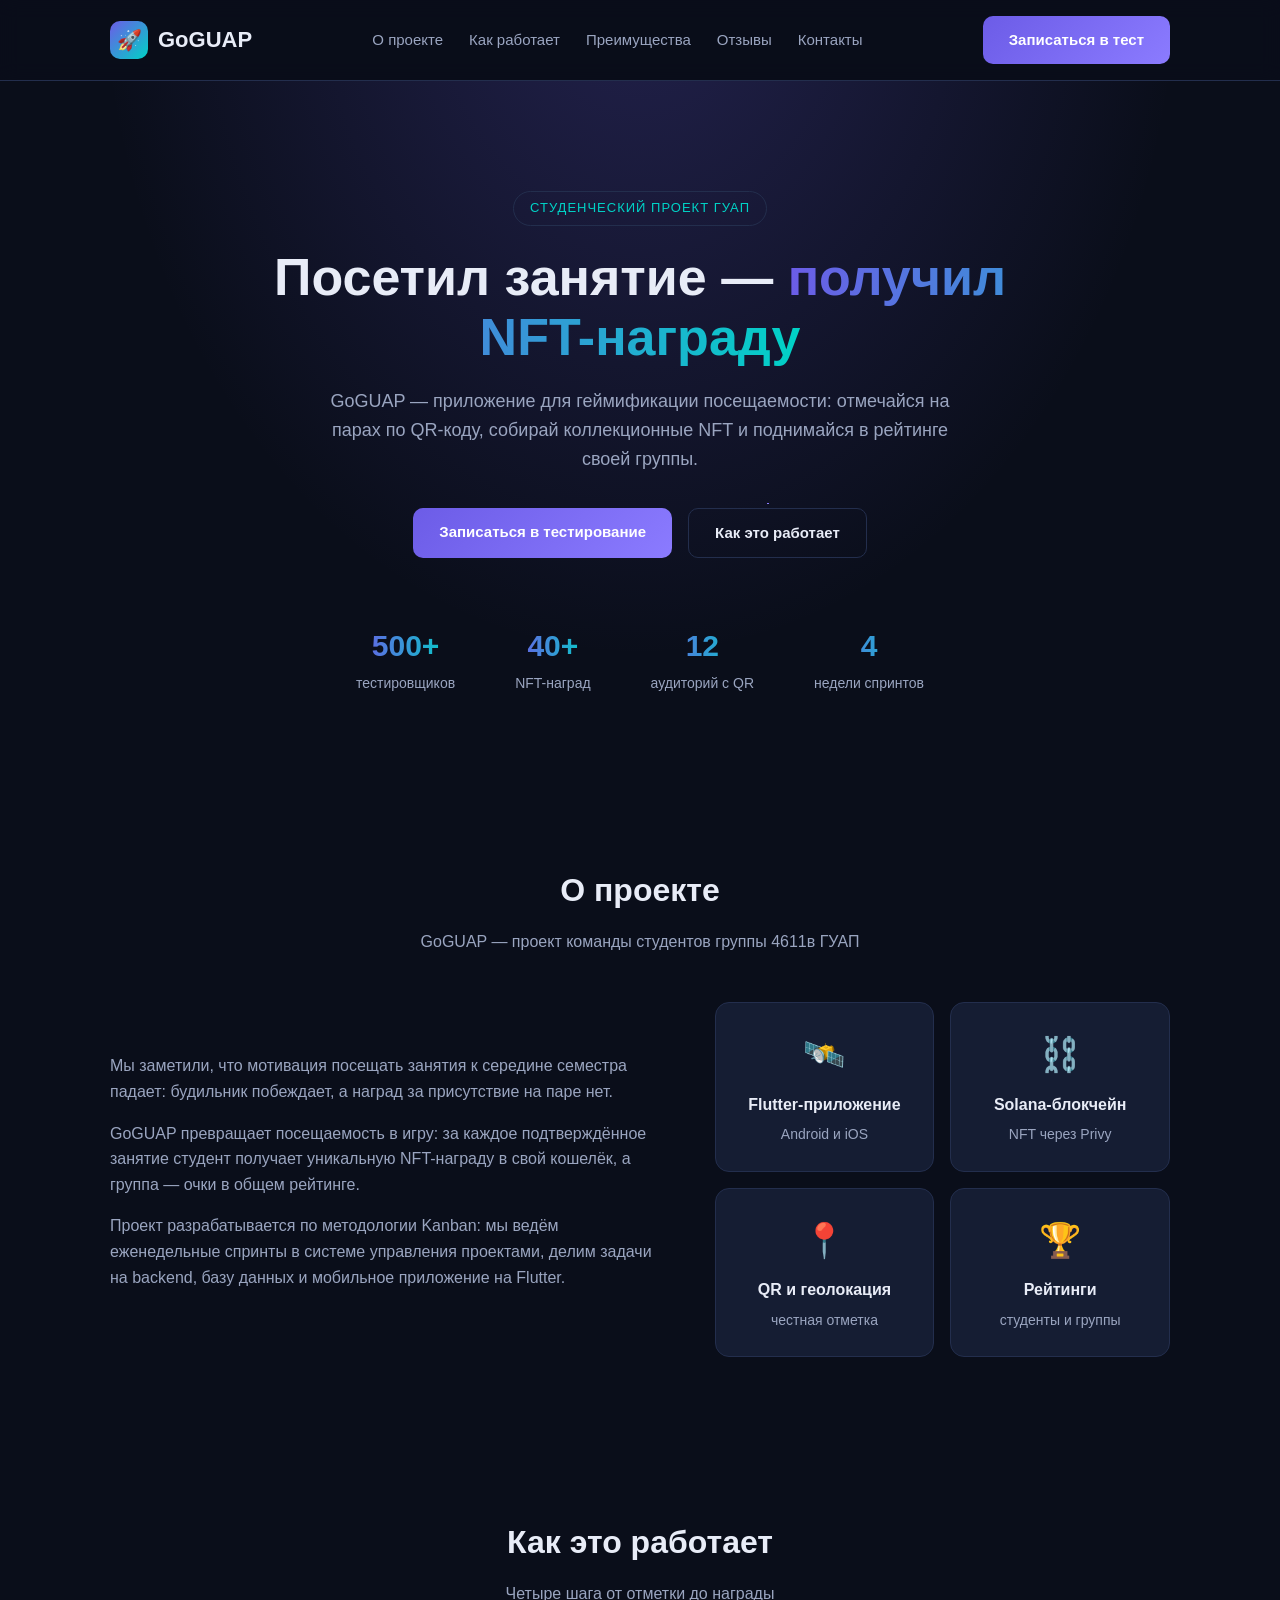
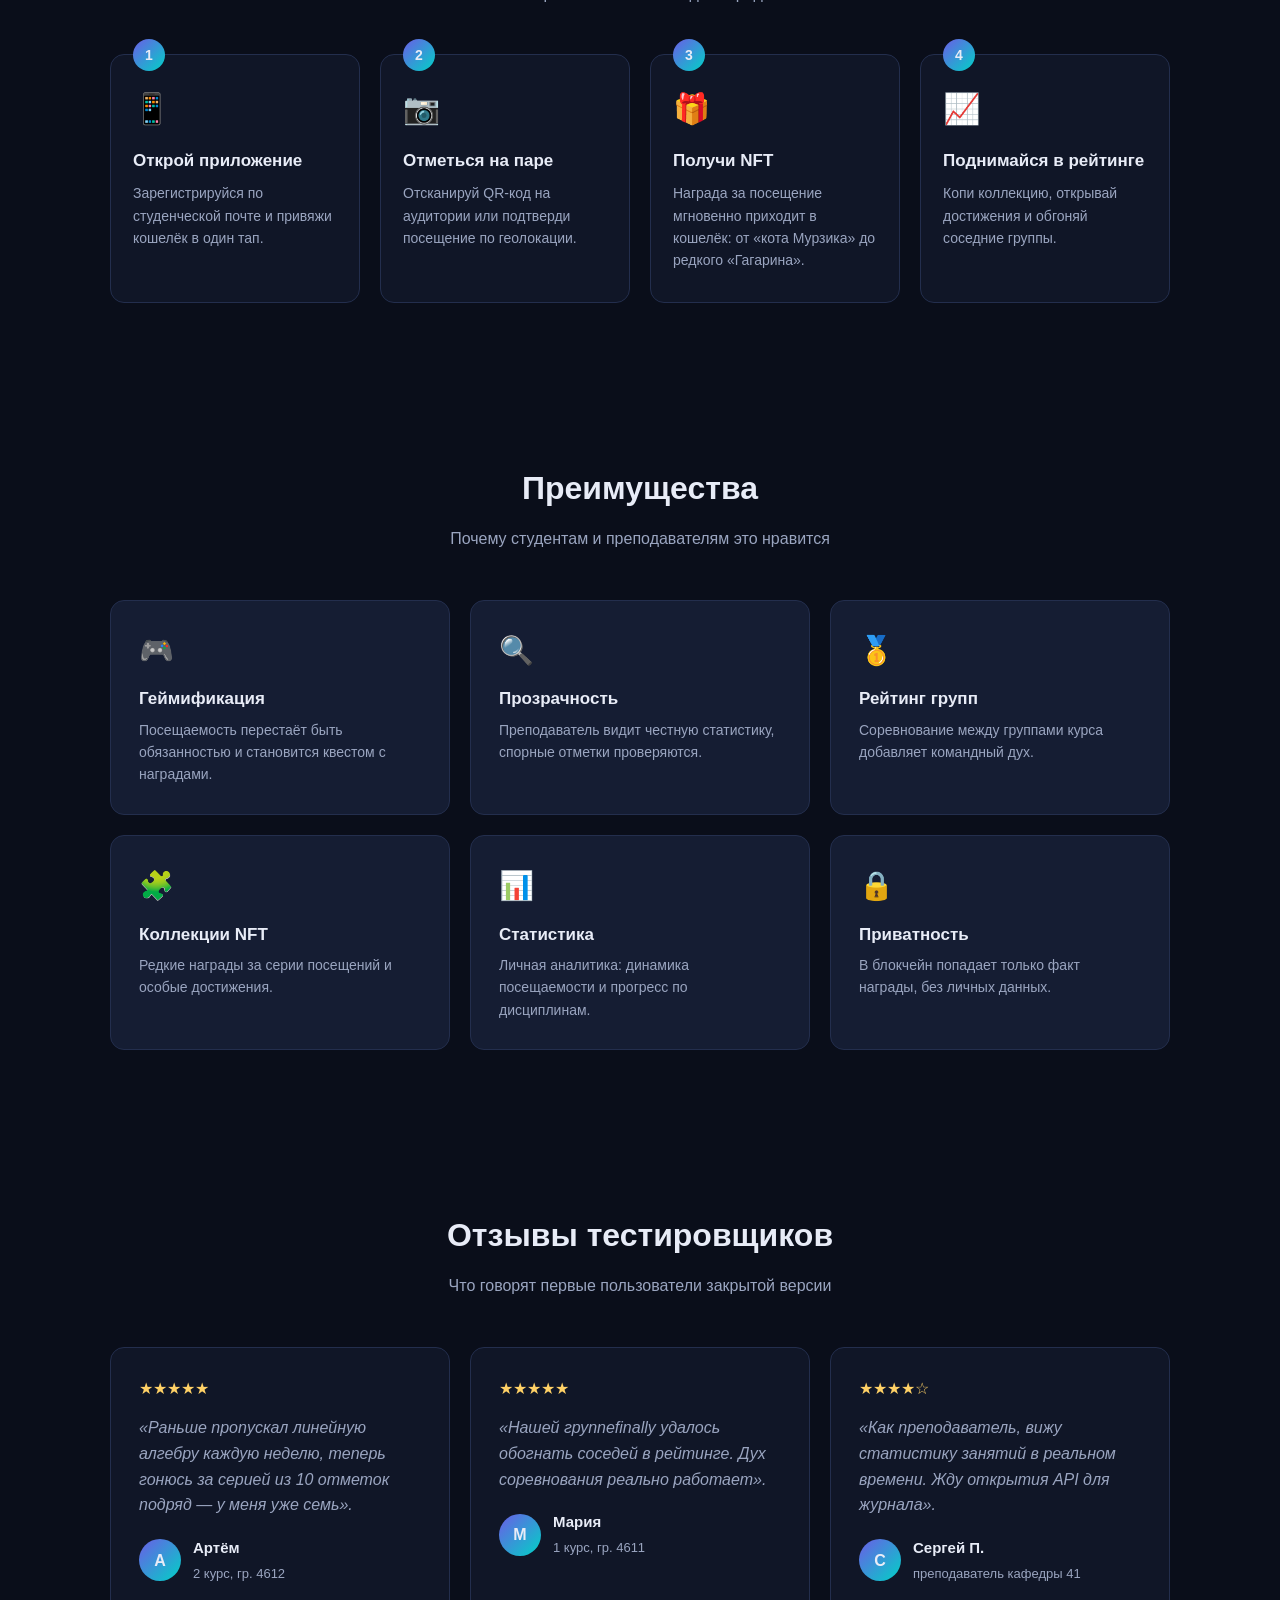
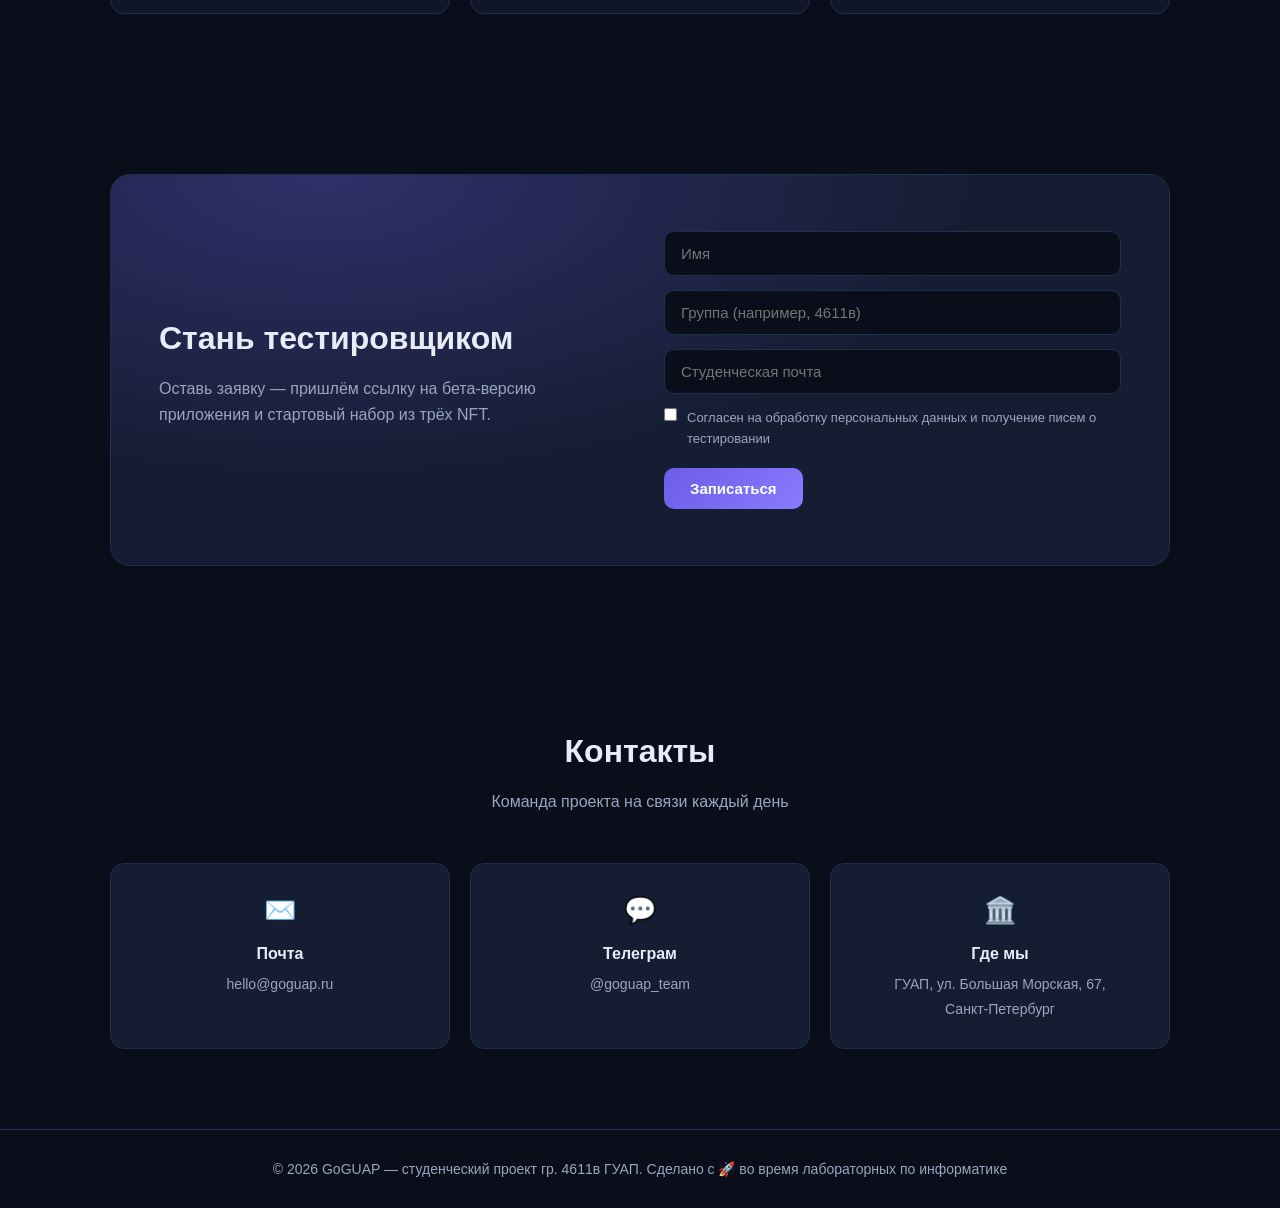
==== index.html @ c3e5673a "Добавил файлы" ====
<!DOCTYPE html>
<html lang="ru">
<head>
    <meta charset="UTF-8">
    <meta name="viewport" content="width=device-width, initial-scale=1.0">
    <title>GoGUAP — NFT-награды за посещаемость</title>
    <style>
        /* ===== Базовые настройки и переменные ===== */
        :root {
            --bg: #0a0e1a;
            --bg-soft: #101627;
            --panel: #151d33;
            --border: #232e4d;
            --text: #e8ecf7;
            --muted: #9aa5c0;
            --accent: #6c5ce7;
            --accent-2: #00d2c6;
            --radius: 14px;
        }

        * { margin: 0; padding: 0; box-sizing: border-box; }

        html { scroll-behavior: smooth; }

        body {
            font-family: 'Segoe UI', Arial, sans-serif;
            background: var(--bg);
            color: var(--text);
            line-height: 1.6;
        }

        section { padding: 80px 0; }

        .container {
            max-width: 1100px;
            margin: 0 auto;
            padding: 0 20px;
        }

        h2 {
            font-size: 32px;
            text-align: center;
            margin-bottom: 12px;
        }

        .section-sub {
            text-align: center;
            color: var(--muted);
            max-width: 600px;
            margin: 0 auto 48px;
        }

        /* ===== Шапка ===== */
        .header {
            position: sticky;
            top: 0;
            z-index: 100;
            background: rgba(10, 14, 26, 0.85);
            backdrop-filter: blur(10px);
            border-bottom: 1px solid var(--border);
        }

        .header-inner {
            display: flex;
            align-items: center;
            justify-content: space-between;
            padding: 16px 20px;
        }

        .logo {
            display: flex;
            align-items: center;
            gap: 10px;
            font-size: 22px;
            font-weight: 700;
            text-decoration: none;
            color: var(--text);
        }

        .logo-badge {
            width: 38px;
            height: 38px;
            border-radius: 10px;
            background: linear-gradient(135deg, var(--accent), var(--accent-2));
            display: flex;
            align-items: center;
            justify-content: center;
            font-size: 20px;
        }

        .nav-links {
            display: flex;
            gap: 26px;
            list-style: none;
        }

        .nav-links a {
            color: var(--muted);
            text-decoration: none;
            font-size: 15px;
            transition: color 0.3s;
        }

        .nav-links a:hover { color: var(--accent-2); }

        /* Кнопка мобильного меню (бургер) */
        .nav-toggle {
            display: none;
            flex-direction: column;
            gap: 5px;
            background: none;
            border: none;
            cursor: pointer;
            padding: 6px;
        }

        .nav-toggle span {
            width: 24px;
            height: 2px;
            background: var(--text);
            border-radius: 2px;
            transition: transform 0.3s, opacity 0.3s;
        }

        .nav-toggle.open span:nth-child(1) { transform: translateY(7px) rotate(45deg); }
        .nav-toggle.open span:nth-child(2) { opacity: 0; }
        .nav-toggle.open span:nth-child(3) { transform: translateY(-7px) rotate(-45deg); }

        .btn {
            display: inline-block;
            padding: 12px 26px;
            border-radius: 10px;
            font-size: 15px;
            font-weight: 600;
            text-decoration: none;
            border: none;
            cursor: pointer;
            transition: transform 0.3s, box-shadow 0.3s;
        }

        .btn-primary {
            background: linear-gradient(135deg, var(--accent), #8b7bff);
            color: #fff;
        }

        .btn-primary:hover {
            transform: translateY(-3px);
            box-shadow: 0 10px 25px rgba(108, 92, 231, 0.4);
        }

        .btn-ghost {
            border: 1px solid var(--border);
            color: var(--text);
        }

        .btn-ghost:hover {
            border-color: var(--accent-2);
            color: var(--accent-2);
        }

        /* ===== Главный экран ===== */
        .hero {
            padding: 110px 0 90px;
            text-align: center;
            background:
                radial-gradient(1px 1px at 20% 30%, #fff 50%, transparent 50%),
                radial-gradient(1px 1px at 80% 20%, #fff 50%, transparent 50%),
                radial-gradient(2px 2px at 60% 60%, #8b7bff 50%, transparent 50%),
                radial-gradient(1px 1px at 35% 75%, #00d2c6 50%, transparent 50%),
                radial-gradient(ellipse at 50% -20%, rgba(108, 92, 231, 0.25), transparent 60%);
        }

        .hero-tag {
            display: inline-block;
            padding: 6px 16px;
            border: 1px solid var(--border);
            border-radius: 999px;
            color: var(--accent-2);
            font-size: 13px;
            margin-bottom: 22px;
            letter-spacing: 1px;
        }

        .hero h1 {
            font-size: 52px;
            line-height: 1.15;
            max-width: 820px;
            margin: 0 auto 20px;
        }

        .hero h1 span {
            background: linear-gradient(90deg, var(--accent), var(--accent-2));
            -webkit-background-clip: text;
            background-clip: text;
            color: transparent;
        }

        .hero p {
            color: var(--muted);
            font-size: 18px;
            max-width: 640px;
            margin: 0 auto 34px;
        }

        .hero-actions {
            display: flex;
            gap: 16px;
            justify-content: center;
            flex-wrap: wrap;
        }

        .hero-stats {
            display: flex;
            justify-content: center;
            gap: 60px;
            margin-top: 64px;
            flex-wrap: wrap;
        }

        .hero-stats .stat { text-align: center; }

        .hero-stats .stat b {
            display: block;
            font-size: 30px;
            background: linear-gradient(90deg, var(--accent), var(--accent-2));
            -webkit-background-clip: text;
            background-clip: text;
            color: transparent;
        }

        .hero-stats .stat span {
            color: var(--muted);
            font-size: 14px;
        }

        /* ===== О проекте ===== */
        .about-grid {
            display: grid;
            grid-template-columns: 1.1fr 0.9fr;
            gap: 48px;
            align-items: center;
        }

        .about-text p {
            color: var(--muted);
            margin-bottom: 16px;
        }

        .about-cards {
            display: grid;
            grid-template-columns: 1fr 1fr;
            gap: 16px;
        }

        .about-card {
            background: var(--panel);
            border: 1px solid var(--border);
            border-radius: var(--radius);
            padding: 24px;
            text-align: center;
            transition: transform 0.3s, border-color 0.3s;
        }

        .about-card:hover {
            transform: translateY(-5px);
            border-color: var(--accent);
        }

        .about-card .emoji { font-size: 34px; }

        .about-card b { display: block; margin: 10px 0 4px; }

        .about-card span { color: var(--muted); font-size: 14px; }

        /* ===== Как это работает ===== */
        .steps {
            display: grid;
            grid-template-columns: repeat(4, 1fr);
            gap: 20px;
        }

        .step-card {
            background: var(--bg-soft);
            border: 1px solid var(--border);
            border-radius: var(--radius);
            padding: 30px 22px;
            position: relative;
            transition: transform 0.3s, box-shadow 0.3s;
        }

        .step-card:hover {
            transform: translateY(-6px);
            box-shadow: 0 14px 30px rgba(0, 0, 0, 0.35);
        }

        .step-num {
            position: absolute;
            top: -16px;
            left: 22px;
            width: 32px;
            height: 32px;
            border-radius: 50%;
            background: linear-gradient(135deg, var(--accent), var(--accent-2));
            display: flex;
            align-items: center;
            justify-content: center;
            font-weight: 700;
            font-size: 14px;
        }

        .step-card .emoji { font-size: 30px; margin-bottom: 14px; }

        .step-card b { display: block; margin-bottom: 8px; font-size: 17px; }

        .step-card p { color: var(--muted); font-size: 14px; }

        /* ===== Преимущества ===== */
        .features {
            display: grid;
            grid-template-columns: repeat(3, 1fr);
            gap: 20px;
        }

        .feature-card {
            background: var(--panel);
            border: 1px solid var(--border);
            border-radius: var(--radius);
            padding: 28px;
            transition: transform 0.3s, border-color 0.3s;
        }

        .feature-card:hover {
            transform: translateY(-5px);
            border-color: var(--accent-2);
        }

        .feature-card .emoji { font-size: 28px; }

        .feature-card b { display: block; margin: 12px 0 6px; font-size: 17px; }

        .feature-card p { color: var(--muted); font-size: 14px; }

        /* ===== Отзывы ===== */
        .reviews {
            display: grid;
            grid-template-columns: repeat(3, 1fr);
            gap: 20px;
        }

        .review-card {
            background: var(--bg-soft);
            border: 1px solid var(--border);
            border-radius: var(--radius);
            padding: 28px;
        }

        .review-card .stars { color: #ffd166; margin-bottom: 14px; }

        .review-card p { font-style: italic; color: var(--muted); margin-bottom: 18px; }

        .review-author {
            display: flex;
            align-items: center;
            gap: 12px;
        }

        .review-author .avatar {
            width: 42px;
            height: 42px;
            border-radius: 50%;
            background: linear-gradient(135deg, var(--accent), var(--accent-2));
            display: flex;
            align-items: center;
            justify-content: center;
            font-weight: 700;
        }

        .review-author b { display: block; font-size: 15px; }

        .review-author span { color: var(--muted); font-size: 13px; }

        /* ===== Запись в тестирование ===== */
        .cta-box {
            background:
                radial-gradient(ellipse at 20% 0%, rgba(108, 92, 231, 0.3), transparent 55%),
                var(--panel);
            border: 1px solid var(--border);
            border-radius: 20px;
            padding: 56px 48px;
            display: grid;
            grid-template-columns: 1fr 1fr;
            gap: 48px;
            align-items: center;
        }

        .cta-box h2 { text-align: left; }

        .cta-box > div > p { color: var(--muted); margin-top: 10px; }

        .form-field { margin-bottom: 14px; }

        .form-field input {
            width: 100%;
            padding: 13px 16px;
            border-radius: 10px;
            border: 1px solid var(--border);
            background: var(--bg);
            color: var(--text);
            font-size: 15px;
        }

        .form-field input:focus {
            outline: none;
            border-color: var(--accent);
        }

        .form-check {
            display: flex;
            gap: 10px;
            align-items: flex-start;
            color: var(--muted);
            font-size: 13px;
            margin: 14px 0 18px;
        }

        /* ===== Контакты и футер ===== */
        .contacts-grid {
            display: grid;
            grid-template-columns: repeat(3, 1fr);
            gap: 20px;
        }

        .contact-card {
            background: var(--panel);
            border: 1px solid var(--border);
            border-radius: var(--radius);
            padding: 26px;
            text-align: center;
        }

        .contact-card .emoji { font-size: 26px; }

        .contact-card b { display: block; margin: 10px 0 4px; }

        .contact-card span, .contact-card a {
            color: var(--muted);
            font-size: 14px;
            text-decoration: none;
        }

        .footer {
            border-top: 1px solid var(--border);
            padding: 28px 0;
            text-align: center;
            color: var(--muted);
            font-size: 14px;
        }

        .footer a { color: var(--accent-2); text-decoration: none; }

        /* ===== Анимация появления при прокрутке ===== */
        .reveal {
            opacity: 0;
            transform: translateY(28px);
            transition: opacity 0.6s ease, transform 0.6s ease;
        }

        .reveal.visible {
            opacity: 1;
            transform: translateY(0);
        }

        /* ===== Кнопка «наверх» ===== */
        .to-top {
            position: fixed;
            right: 24px;
            bottom: 24px;
            width: 46px;
            height: 46px;
            border-radius: 50%;
            border: none;
            cursor: pointer;
            background: linear-gradient(135deg, var(--accent), var(--accent-2));
            color: #fff;
            font-size: 20px;
            box-shadow: 0 8px 20px rgba(0, 0, 0, 0.4);
            opacity: 0;
            visibility: hidden;
            transition: opacity 0.3s, visibility 0.3s, transform 0.3s;
            z-index: 90;
        }

        .to-top.show {
            opacity: 1;
            visibility: visible;
        }

        .to-top:hover { transform: translateY(-4px); }

        /* ===== Адаптивность ===== */
        @media (max-width: 900px) {
            .steps, .features, .reviews, .contacts-grid { grid-template-columns: 1fr 1fr; }
            .about-grid { grid-template-columns: 1fr; }
            .cta-box { grid-template-columns: 1fr; padding: 40px 28px; }
            .hero h1 { font-size: 38px; }
        }

        @media (max-width: 640px) {
            .steps, .features, .reviews, .contacts-grid, .about-cards { grid-template-columns: 1fr; }
            .hero h1 { font-size: 30px; }
            .hero-stats { gap: 32px; }
            .header-inner { flex-wrap: nowrap; gap: 10px; }
            .header-cta { display: none; }
            .nav-toggle { display: flex; }
            .nav {
                position: absolute;
                top: 100%;
                left: 0;
                right: 0;
                background: rgba(10, 14, 26, 0.97);
                border-bottom: 1px solid var(--border);
                display: none;
            }
            .nav.open { display: block; }
            .nav-links {
                flex-direction: column;
                padding: 16px 20px 20px;
                gap: 4px;
            }
            .nav-links a {
                display: block;
                padding: 12px 10px;
                font-size: 15px;
                border-radius: 8px;
            }
            .nav-links a:hover { background: var(--panel); }
            section { padding: 56px 0; }
            .to-top { right: 16px; bottom: 16px; }
        }
    </style>
</head>
<body>

    <!-- Шапка -->
    <header class="header">
        <div class="header-inner container">
            <a href="#hero" class="logo">
                <span class="logo-badge">🚀</span>
                GoGUAP
            </a>
            <nav class="nav">
                <ul class="nav-links">
                    <li><a href="#about">О проекте</a></li>
                    <li><a href="#how">Как работает</a></li>
                    <li><a href="#features">Преимущества</a></li>
                    <li><a href="#reviews">Отзывы</a></li>
                    <li><a href="#contacts">Контакты</a></li>
                </ul>
            </nav>
            <a href="#join" class="btn btn-primary header-cta">Записаться в тест</a>
            <button class="nav-toggle" aria-label="Открыть меню">
                <span></span><span></span><span></span>
            </button>
        </div>
    </header>

    <!-- Главный экран -->
    <section class="hero" id="hero">
        <div class="container">
            <span class="hero-tag">СТУДЕНЧЕСКИЙ ПРОЕКТ ГУАП</span>
            <h1>Посетил занятие — <span>получил NFT-награду</span></h1>
            <p>GoGUAP — приложение для геймификации посещаемости: отмечайся на парах
               по QR-коду, собирай коллекционные NFT и поднимайся в рейтинге своей группы.</p>
            <div class="hero-actions">
                <a href="#join" class="btn btn-primary">Записаться в тестирование</a>
                <a href="#how" class="btn btn-ghost">Как это работает</a>
            </div>
            <div class="hero-stats">
                <div class="stat"><b>500+</b><span>тестировщиков</span></div>
                <div class="stat"><b>40+</b><span>NFT-наград</span></div>
                <div class="stat"><b>12</b><span>аудиторий с QR</span></div>
                <div class="stat"><b>4</b><span>недели спринтов</span></div>
            </div>
        </div>
    </section>

    <!-- О проекте -->
    <section id="about">
        <div class="container">
            <h2>О проекте</h2>
            <p class="section-sub">GoGUAP — проект команды студентов группы 4611в ГУАП</p>
            <div class="about-grid">
                <div class="about-text">
                    <p>Мы заметили, что мотивация посещать занятия к середине семестра падает:
                       будильник побеждает, а наград за присутствие на паре нет.</p>
                    <p>GoGUAP превращает посещаемость в игру: за каждое подтверждённое занятие
                       студент получает уникальную NFT-награду в свой кошелёк, а группа — очки
                       в общем рейтинге.</p>
                    <p>Проект разрабатывается по методологии Kanban: мы ведём еженедельные
                       спринты в системе управления проектами, делим задачи на backend,
                       базу данных и мобильное приложение на Flutter.</p>
                </div>
                <div class="about-cards">
                    <div class="about-card">
                        <div class="emoji">🛰️</div>
                        <b>Flutter-приложение</b>
                        <span>Android и iOS</span>
                    </div>
                    <div class="about-card">
                        <div class="emoji">⛓️</div>
                        <b>Solana-блокчейн</b>
                        <span>NFT через Privy</span>
                    </div>
                    <div class="about-card">
                        <div class="emoji">📍</div>
                        <b>QR и геолокация</b>
                        <span>честная отметка</span>
                    </div>
                    <div class="about-card">
                        <div class="emoji">🏆</div>
                        <b>Рейтинги</b>
                        <span>студенты и группы</span>
                    </div>
                </div>
            </div>
        </div>
    </section>

    <!-- Как это работает -->
    <section id="how">
        <div class="container">
            <h2>Как это работает</h2>
            <p class="section-sub">Четыре шага от отметки до награды</p>
            <div class="steps">
                <div class="step-card">
                    <div class="step-num">1</div>
                    <div class="emoji">📱</div>
                    <b>Открой приложение</b>
                    <p>Зарегистрируйся по студенческой почте и привяжи кошелёк в один тап.</p>
                </div>
                <div class="step-card">
                    <div class="step-num">2</div>
                    <div class="emoji">📷</div>
                    <b>Отметься на паре</b>
                    <p>Отсканируй QR-код на аудитории или подтверди посещение по геолокации.</p>
                </div>
                <div class="step-card">
                    <div class="step-num">3</div>
                    <div class="emoji">🎁</div>
                    <b>Получи NFT</b>
                    <p>Награда за посещение мгновенно приходит в кошелёк: от «кота Мурзика» до редкого «Гагарина».</p>
                </div>
                <div class="step-card">
                    <div class="step-num">4</div>
                    <div class="emoji">📈</div>
                    <b>Поднимайся в рейтинге</b>
                    <p>Копи коллекцию, открывай достижения и обгоняй соседние группы.</p>
                </div>
            </div>
        </div>
    </section>

    <!-- Преимущества -->
    <section id="features">
        <div class="container">
            <h2>Преимущества</h2>
            <p class="section-sub">Почему студентам и преподавателям это нравится</p>
            <div class="features">
                <div class="feature-card">
                    <div class="emoji">🎮</div>
                    <b>Геймификация</b>
                    <p>Посещаемость перестаёт быть обязанностью и становится квестом с наградами.</p>
                </div>
                <div class="feature-card">
                    <div class="emoji">🔍</div>
                    <b>Прозрачность</b>
                    <p>Преподаватель видит честную статистику, спорные отметки проверяются.</p>
                </div>
                <div class="feature-card">
                    <div class="emoji">🥇</div>
                    <b>Рейтинг групп</b>
                    <p>Соревнование между группами курса добавляет командный дух.</p>
                </div>
                <div class="feature-card">
                    <div class="emoji">🧩</div>
                    <b>Коллекции NFT</b>
                    <p>Редкие награды за серии посещений и особые достижения.</p>
                </div>
                <div class="feature-card">
                    <div class="emoji">📊</div>
                    <b>Статистика</b>
                    <p>Личная аналитика: динамика посещаемости и прогресс по дисциплинам.</p>
                </div>
                <div class="feature-card">
                    <div class="emoji">🔒</div>
                    <b>Приватность</b>
                    <p>В блокчейн попадает только факт награды, без личных данных.</p>
                </div>
            </div>
        </div>
    </section>

    <!-- Отзывы -->
    <section id="reviews">
        <div class="container">
            <h2>Отзывы тестировщиков</h2>
            <p class="section-sub">Что говорят первые пользователи закрытой версии</p>
            <div class="reviews">
                <div class="review-card">
                    <div class="stars">★★★★★</div>
                    <p>«Раньше пропускал линейную алгебру каждую неделю, теперь гонюсь за
                       серией из 10 отметок подряд — у меня уже семь».</p>
                    <div class="review-author">
                        <div class="avatar">А</div>
                        <div><b>Артём</b><span>2 курс, гр. 4612</span></div>
                    </div>
                </div>
                <div class="review-card">
                    <div class="stars">★★★★★</div>
                    <p>«Нашей группеfinally удалось обогнать соседей в рейтинге. Дух
                       соревнования реально работает».</p>
                    <div class="review-author">
                        <div class="avatar">М</div>
                        <div><b>Мария</b><span>1 курс, гр. 4611</span></div>
                    </div>
                </div>
                <div class="review-card">
                    <div class="stars">★★★★☆</div>
                    <p>«Как преподаватель, вижу статистику занятий в реальном времени.
                       Жду открытия API для журнала».</p>
                    <div class="review-author">
                        <div class="avatar">С</div>
                        <div><b>Сергей П.</b><span>преподаватель кафедры 41</span></div>
                    </div>
                </div>
            </div>
        </div>
    </section>

    <!-- Запись в тестирование -->
    <section id="join">
        <div class="container">
            <div class="cta-box">
                <div>
                    <h2>Стань тестировщиком</h2>
                    <p>Оставь заявку — пришлём ссылку на бета-версию приложения и
                       стартовый набор из трёх NFT.</p>
                </div>
                <form action="#" method="post">
                    <div class="form-field">
                        <input type="text" name="name" placeholder="Имя" required>
                    </div>
                    <div class="form-field">
                        <input type="text" name="group" placeholder="Группа (например, 4611в)">
                    </div>
                    <div class="form-field">
                        <input type="email" name="email" placeholder="Студенческая почта" required>
                    </div>
                    <label class="form-check">
                        <input type="checkbox" required>
                        <span>Согласен на обработку персональных данных и получение писем о тестировании</span>
                    </label>
                    <button type="submit" class="btn btn-primary">Записаться</button>
                </form>
            </div>
        </div>
    </section>

    <!-- Контакты -->
    <section id="contacts">
        <div class="container">
            <h2>Контакты</h2>
            <p class="section-sub">Команда проекта на связи каждый день</p>
            <div class="contacts-grid">
                <div class="contact-card">
                    <div class="emoji">✉️</div>
                    <b>Почта</b>
                    <a href="mailto:hello@goguap.ru">hello@goguap.ru</a>
                </div>
                <div class="contact-card">
                    <div class="emoji">💬</div>
                    <b>Телеграм</b>
                    <a href="#">@goguap_team</a>
                </div>
                <div class="contact-card">
                    <div class="emoji">🏛️</div>
                    <b>Где мы</b>
                    <span>ГУАП, ул. Большая Морская, 67,<br>Санкт-Петербург</span>
                </div>
            </div>
        </div>
    </section>

    <!-- Футер -->
    <footer class="footer">
        <div class="container">
            <p>© 2026 GoGUAP — студенческий проект гр. 4611в ГУАП.
               Сделано с <a href="#">🚀</a> во время лабораторных по информатике</p>
        </div>
    </footer>

    <!-- Кнопка «наверх» -->
    <button class="to-top" aria-label="Наверх">↑</button>

    <script>
        // Мобильное меню
        const navToggle = document.querySelector('.nav-toggle');
        const nav = document.querySelector('.nav');

        navToggle.addEventListener('click', () => {
            nav.classList.toggle('open');
            navToggle.classList.toggle('open');
        });

        // Закрытие меню при переходе по ссылке
        document.querySelectorAll('.nav-links a').forEach(link => {
            link.addEventListener('click', () => {
                nav.classList.remove('open');
                navToggle.classList.remove('open');
            });
        });

        // Появление карточек при прокрутке
        const revealEls = document.querySelectorAll(
            '.step-card, .feature-card, .review-card, .about-card'
        );
        revealEls.forEach(el => el.classList.add('reveal'));

        const observer = new IntersectionObserver(entries => {
            entries.forEach(entry => {
                if (entry.isIntersecting) {
                    entry.target.classList.add('visible');
                    observer.unobserve(entry.target);
                }
            });
        }, { threshold: 0.15 });

        revealEls.forEach(el => observer.observe(el));

        // Кнопка «наверх»
        const toTop = document.querySelector('.to-top');
        window.addEventListener('scroll', () => {
            toTop.classList.toggle('show', window.scrollY > 600);
        });
        toTop.addEventListener('click', () => {
            window.scrollTo({ top: 0, behavior: 'smooth' });
        });
    </script>

</body>
</html>
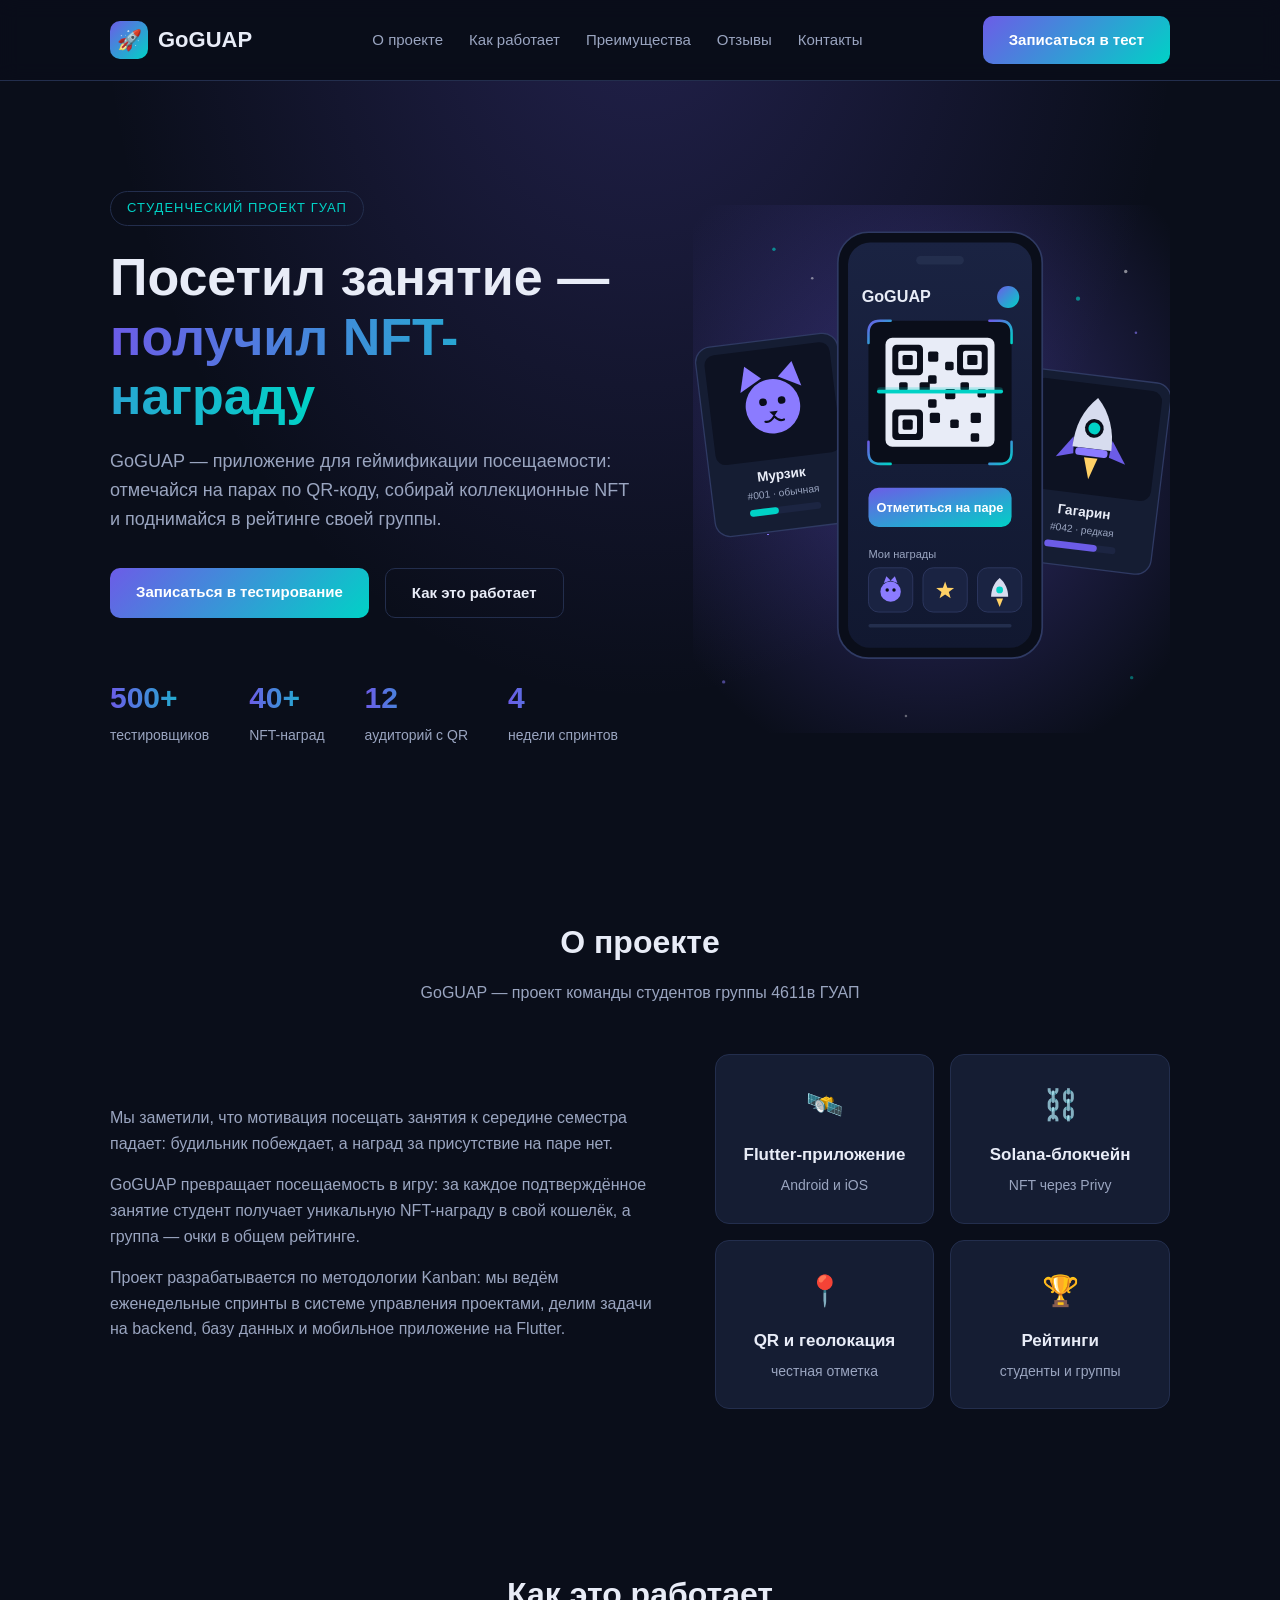
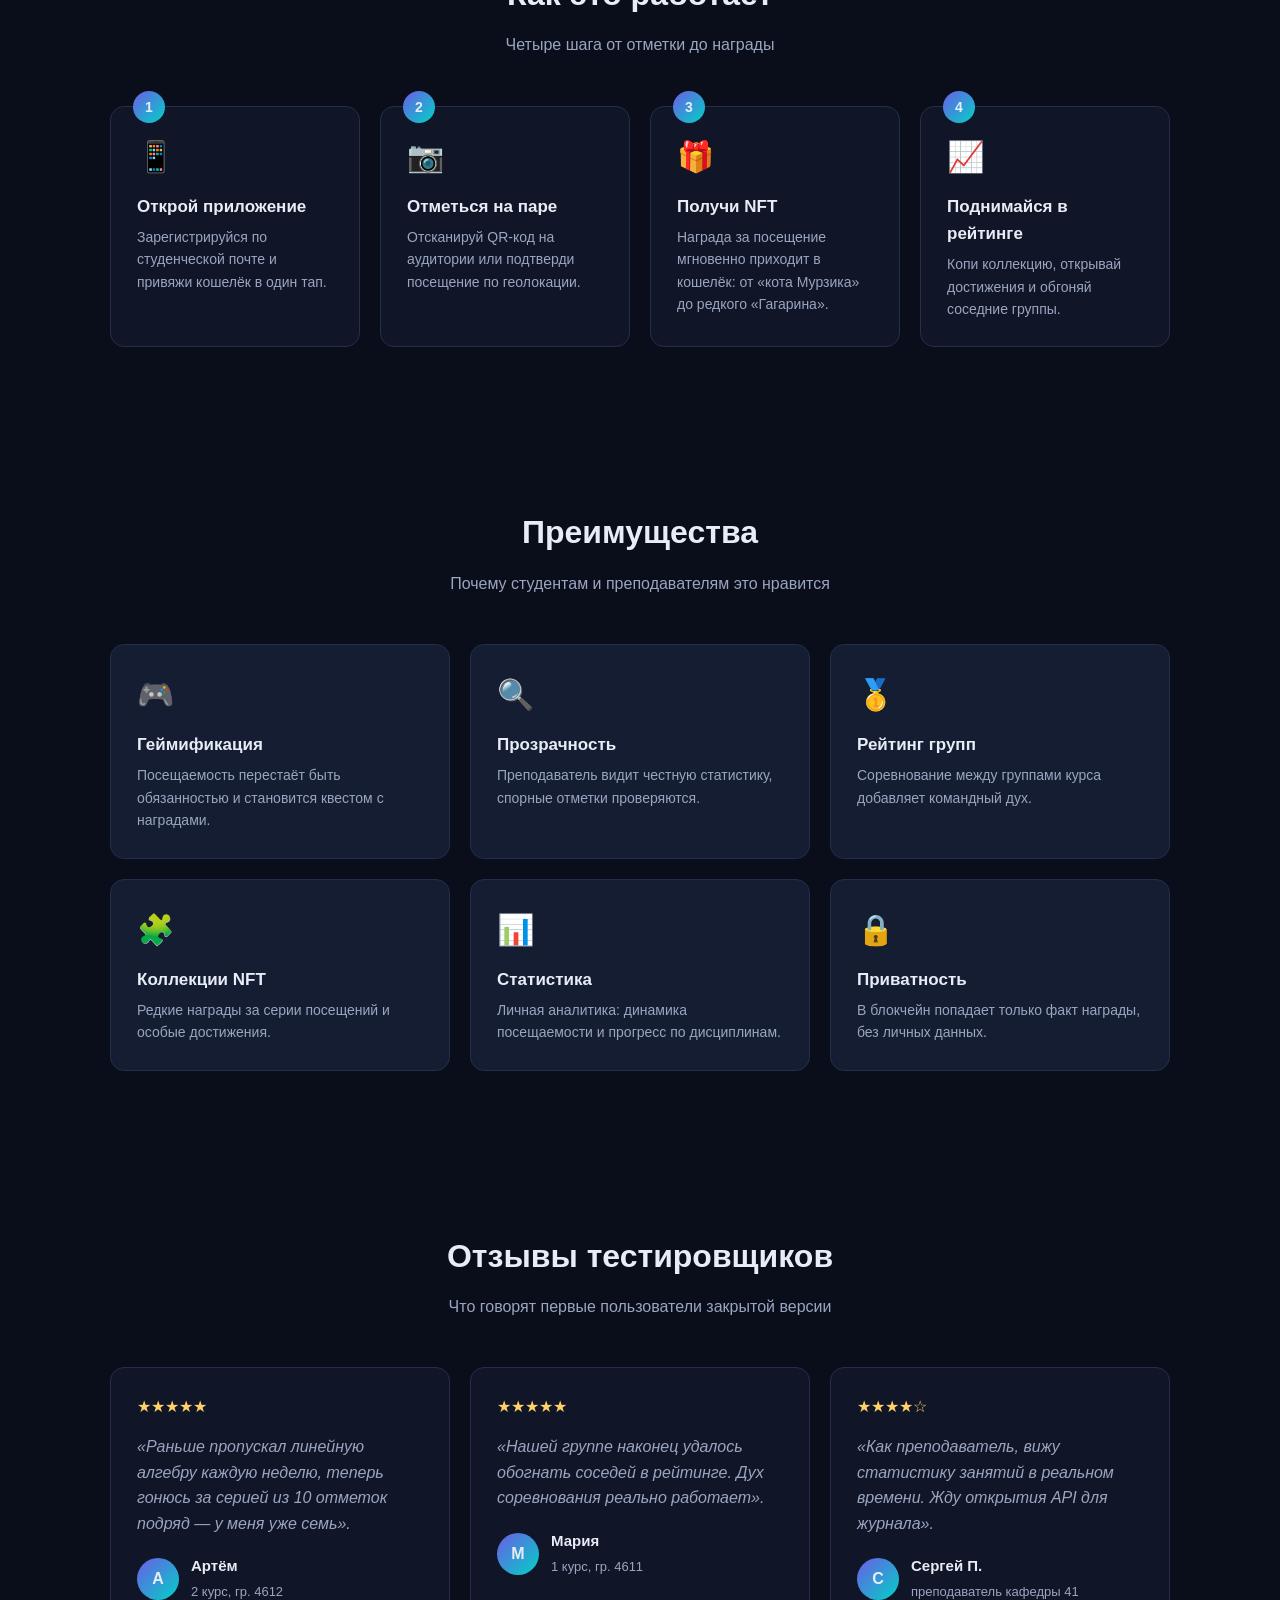
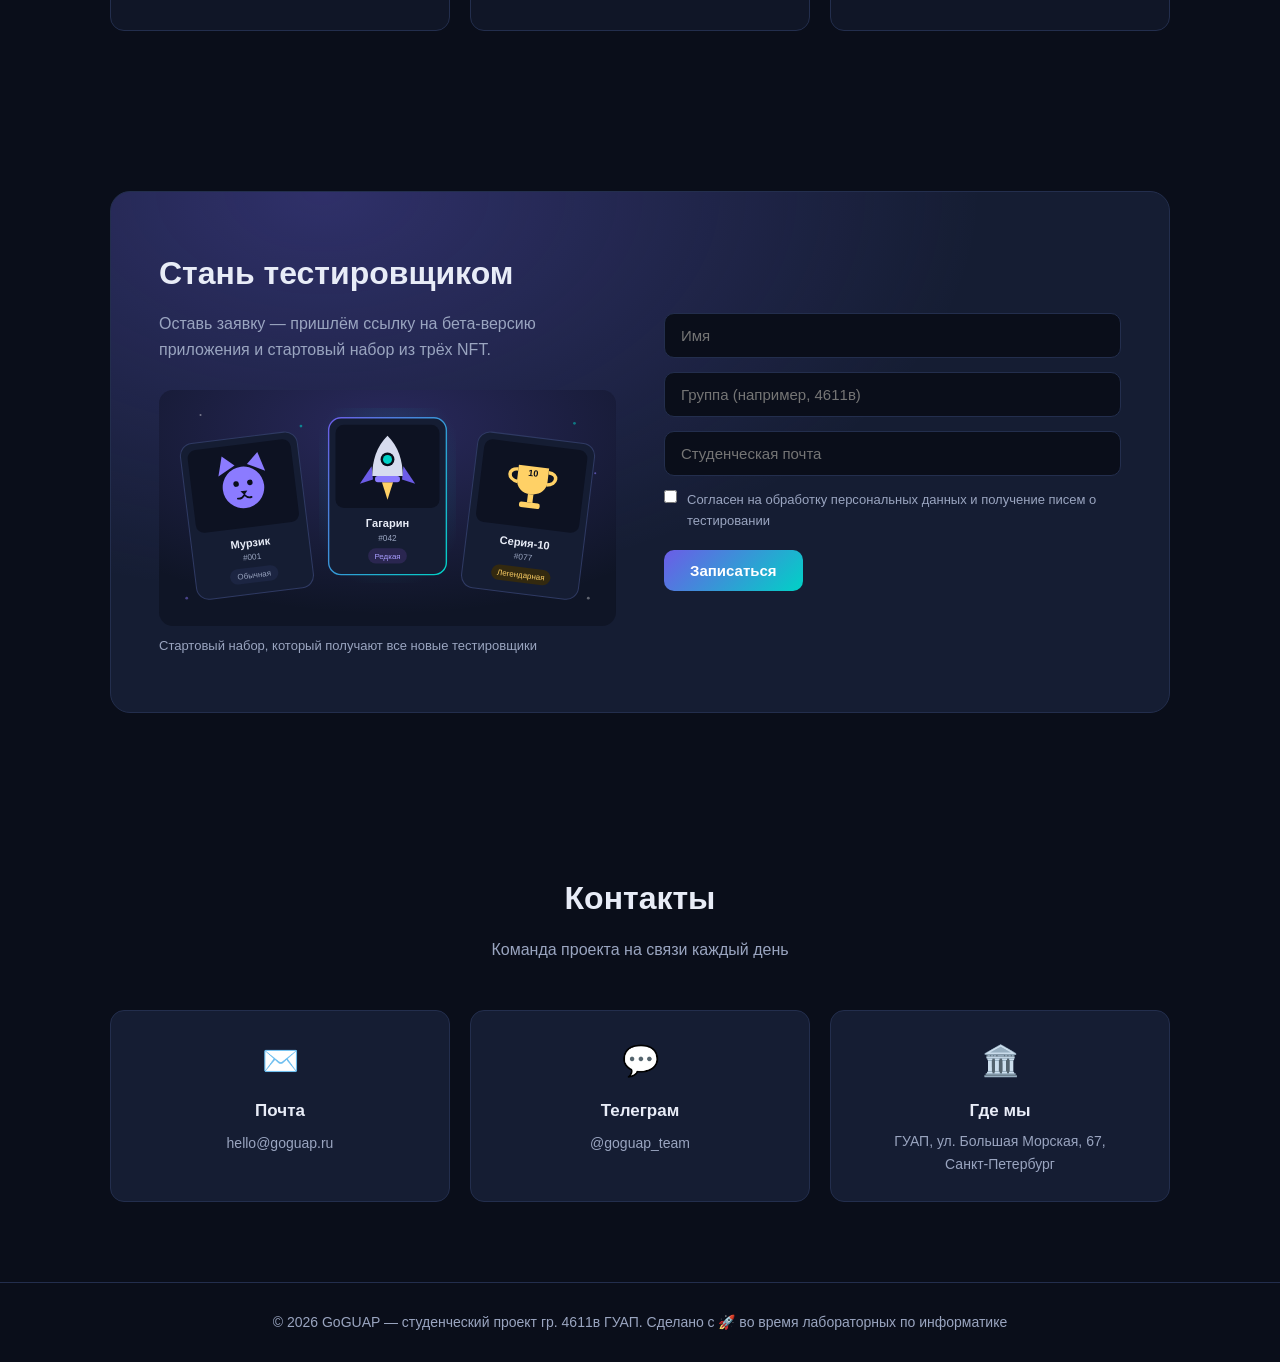
==== commit c0903766: "Изменения сделанные агентом" ====
--- a/index.html
+++ b/index.html
@@ -3,541 +3,12 @@
 <head>
     <meta charset="UTF-8">
     <meta name="viewport" content="width=device-width, initial-scale=1.0">
+    <meta name="description" content="GoGUAP — приложение для геймификации посещаемости занятий ГУАП: отмечайся по QR-коду, получай NFT-награды и поднимайся в рейтинге группы.">
     <title>GoGUAP — NFT-награды за посещаемость</title>
-    <style>
-        /* ===== Базовые настройки и переменные ===== */
-        :root {
-            --bg: #0a0e1a;
-            --bg-soft: #101627;
-            --panel: #151d33;
-            --border: #232e4d;
-            --text: #e8ecf7;
-            --muted: #9aa5c0;
-            --accent: #6c5ce7;
-            --accent-2: #00d2c6;
-            --radius: 14px;
-        }
-
-        * { margin: 0; padding: 0; box-sizing: border-box; }
-
-        html { scroll-behavior: smooth; }
-
-        body {
-            font-family: 'Segoe UI', Arial, sans-serif;
-            background: var(--bg);
-            color: var(--text);
-            line-height: 1.6;
-        }
-
-        section { padding: 80px 0; }
-
-        .container {
-            max-width: 1100px;
-            margin: 0 auto;
-            padding: 0 20px;
-        }
-
-        h2 {
-            font-size: 32px;
-            text-align: center;
-            margin-bottom: 12px;
-        }
-
-        .section-sub {
-            text-align: center;
-            color: var(--muted);
-            max-width: 600px;
-            margin: 0 auto 48px;
-        }
-
-        /* ===== Шапка ===== */
-        .header {
-            position: sticky;
-            top: 0;
-            z-index: 100;
-            background: rgba(10, 14, 26, 0.85);
-            backdrop-filter: blur(10px);
-            border-bottom: 1px solid var(--border);
-        }
-
-        .header-inner {
-            display: flex;
-            align-items: center;
-            justify-content: space-between;
-            padding: 16px 20px;
-        }
-
-        .logo {
-            display: flex;
-            align-items: center;
-            gap: 10px;
-            font-size: 22px;
-            font-weight: 700;
-            text-decoration: none;
-            color: var(--text);
-        }
-
-        .logo-badge {
-            width: 38px;
-            height: 38px;
-            border-radius: 10px;
-            background: linear-gradient(135deg, var(--accent), var(--accent-2));
-            display: flex;
-            align-items: center;
-            justify-content: center;
-            font-size: 20px;
-        }
-
-        .nav-links {
-            display: flex;
-            gap: 26px;
-            list-style: none;
-        }
-
-        .nav-links a {
-            color: var(--muted);
-            text-decoration: none;
-            font-size: 15px;
-            transition: color 0.3s;
-        }
-
-        .nav-links a:hover { color: var(--accent-2); }
-
-        /* Кнопка мобильного меню (бургер) */
-        .nav-toggle {
-            display: none;
-            flex-direction: column;
-            gap: 5px;
-            background: none;
-            border: none;
-            cursor: pointer;
-            padding: 6px;
-        }
-
-        .nav-toggle span {
-            width: 24px;
-            height: 2px;
-            background: var(--text);
-            border-radius: 2px;
-            transition: transform 0.3s, opacity 0.3s;
-        }
-
-        .nav-toggle.open span:nth-child(1) { transform: translateY(7px) rotate(45deg); }
-        .nav-toggle.open span:nth-child(2) { opacity: 0; }
-        .nav-toggle.open span:nth-child(3) { transform: translateY(-7px) rotate(-45deg); }
-
-        .btn {
-            display: inline-block;
-            padding: 12px 26px;
-            border-radius: 10px;
-            font-size: 15px;
-            font-weight: 600;
-            text-decoration: none;
-            border: none;
-            cursor: pointer;
-            transition: transform 0.3s, box-shadow 0.3s;
-        }
-
-        .btn-primary {
-            background: linear-gradient(135deg, var(--accent), #8b7bff);
-            color: #fff;
-        }
-
-        .btn-primary:hover {
-            transform: translateY(-3px);
-            box-shadow: 0 10px 25px rgba(108, 92, 231, 0.4);
-        }
-
-        .btn-ghost {
-            border: 1px solid var(--border);
-            color: var(--text);
-        }
-
-        .btn-ghost:hover {
-            border-color: var(--accent-2);
-            color: var(--accent-2);
-        }
-
-        /* ===== Главный экран ===== */
-        .hero {
-            padding: 110px 0 90px;
-            text-align: center;
-            background:
-                radial-gradient(1px 1px at 20% 30%, #fff 50%, transparent 50%),
-                radial-gradient(1px 1px at 80% 20%, #fff 50%, transparent 50%),
-                radial-gradient(2px 2px at 60% 60%, #8b7bff 50%, transparent 50%),
-                radial-gradient(1px 1px at 35% 75%, #00d2c6 50%, transparent 50%),
-                radial-gradient(ellipse at 50% -20%, rgba(108, 92, 231, 0.25), transparent 60%);
-        }
-
-        .hero-tag {
-            display: inline-block;
-            padding: 6px 16px;
-            border: 1px solid var(--border);
-            border-radius: 999px;
-            color: var(--accent-2);
-            font-size: 13px;
-            margin-bottom: 22px;
-            letter-spacing: 1px;
-        }
-
-        .hero h1 {
-            font-size: 52px;
-            line-height: 1.15;
-            max-width: 820px;
-            margin: 0 auto 20px;
-        }
-
-        .hero h1 span {
-            background: linear-gradient(90deg, var(--accent), var(--accent-2));
-            -webkit-background-clip: text;
-            background-clip: text;
-            color: transparent;
-        }
-
-        .hero p {
-            color: var(--muted);
-            font-size: 18px;
-            max-width: 640px;
-            margin: 0 auto 34px;
-        }
-
-        .hero-actions {
-            display: flex;
-            gap: 16px;
-            justify-content: center;
-            flex-wrap: wrap;
-        }
-
-        .hero-stats {
-            display: flex;
-            justify-content: center;
-            gap: 60px;
-            margin-top: 64px;
-            flex-wrap: wrap;
-        }
-
-        .hero-stats .stat { text-align: center; }
-
-        .hero-stats .stat b {
-            display: block;
-            font-size: 30px;
-            background: linear-gradient(90deg, var(--accent), var(--accent-2));
-            -webkit-background-clip: text;
-            background-clip: text;
-            color: transparent;
-        }
-
-        .hero-stats .stat span {
-            color: var(--muted);
-            font-size: 14px;
-        }
-
-        /* ===== О проекте ===== */
-        .about-grid {
-            display: grid;
-            grid-template-columns: 1.1fr 0.9fr;
-            gap: 48px;
-            align-items: center;
-        }
-
-        .about-text p {
-            color: var(--muted);
-            margin-bottom: 16px;
-        }
-
-        .about-cards {
-            display: grid;
-            grid-template-columns: 1fr 1fr;
-            gap: 16px;
-        }
-
-        .about-card {
-            background: var(--panel);
-            border: 1px solid var(--border);
-            border-radius: var(--radius);
-            padding: 24px;
-            text-align: center;
-            transition: transform 0.3s, border-color 0.3s;
-        }
-
-        .about-card:hover {
-            transform: translateY(-5px);
-            border-color: var(--accent);
-        }
-
-        .about-card .emoji { font-size: 34px; }
-
-        .about-card b { display: block; margin: 10px 0 4px; }
-
-        .about-card span { color: var(--muted); font-size: 14px; }
-
-        /* ===== Как это работает ===== */
-        .steps {
-            display: grid;
-            grid-template-columns: repeat(4, 1fr);
-            gap: 20px;
-        }
-
-        .step-card {
-            background: var(--bg-soft);
-            border: 1px solid var(--border);
-            border-radius: var(--radius);
-            padding: 30px 22px;
-            position: relative;
-            transition: transform 0.3s, box-shadow 0.3s;
-        }
-
-        .step-card:hover {
-            transform: translateY(-6px);
-            box-shadow: 0 14px 30px rgba(0, 0, 0, 0.35);
-        }
-
-        .step-num {
-            position: absolute;
-            top: -16px;
-            left: 22px;
-            width: 32px;
-            height: 32px;
-            border-radius: 50%;
-            background: linear-gradient(135deg, var(--accent), var(--accent-2));
-            display: flex;
-            align-items: center;
-            justify-content: center;
-            font-weight: 700;
-            font-size: 14px;
-        }
-
-        .step-card .emoji { font-size: 30px; margin-bottom: 14px; }
-
-        .step-card b { display: block; margin-bottom: 8px; font-size: 17px; }
-
-        .step-card p { color: var(--muted); font-size: 14px; }
-
-        /* ===== Преимущества ===== */
-        .features {
-            display: grid;
-            grid-template-columns: repeat(3, 1fr);
-            gap: 20px;
-        }
-
-        .feature-card {
-            background: var(--panel);
-            border: 1px solid var(--border);
-            border-radius: var(--radius);
-            padding: 28px;
-            transition: transform 0.3s, border-color 0.3s;
-        }
-
-        .feature-card:hover {
-            transform: translateY(-5px);
-            border-color: var(--accent-2);
-        }
-
-        .feature-card .emoji { font-size: 28px; }
-
-        .feature-card b { display: block; margin: 12px 0 6px; font-size: 17px; }
-
-        .feature-card p { color: var(--muted); font-size: 14px; }
-
-        /* ===== Отзывы ===== */
-        .reviews {
-            display: grid;
-            grid-template-columns: repeat(3, 1fr);
-            gap: 20px;
-        }
-
-        .review-card {
-            background: var(--bg-soft);
-            border: 1px solid var(--border);
-            border-radius: var(--radius);
-            padding: 28px;
-        }
-
-        .review-card .stars { color: #ffd166; margin-bottom: 14px; }
-
-        .review-card p { font-style: italic; color: var(--muted); margin-bottom: 18px; }
-
-        .review-author {
-            display: flex;
-            align-items: center;
-            gap: 12px;
-        }
-
-        .review-author .avatar {
-            width: 42px;
-            height: 42px;
-            border-radius: 50%;
-            background: linear-gradient(135deg, var(--accent), var(--accent-2));
-            display: flex;
-            align-items: center;
-            justify-content: center;
-            font-weight: 700;
-        }
-
-        .review-author b { display: block; font-size: 15px; }
-
-        .review-author span { color: var(--muted); font-size: 13px; }
-
-        /* ===== Запись в тестирование ===== */
-        .cta-box {
-            background:
-                radial-gradient(ellipse at 20% 0%, rgba(108, 92, 231, 0.3), transparent 55%),
-                var(--panel);
-            border: 1px solid var(--border);
-            border-radius: 20px;
-            padding: 56px 48px;
-            display: grid;
-            grid-template-columns: 1fr 1fr;
-            gap: 48px;
-            align-items: center;
-        }
-
-        .cta-box h2 { text-align: left; }
-
-        .cta-box > div > p { color: var(--muted); margin-top: 10px; }
-
-        .form-field { margin-bottom: 14px; }
-
-        .form-field input {
-            width: 100%;
-            padding: 13px 16px;
-            border-radius: 10px;
-            border: 1px solid var(--border);
-            background: var(--bg);
-            color: var(--text);
-            font-size: 15px;
-        }
-
-        .form-field input:focus {
-            outline: none;
-            border-color: var(--accent);
-        }
-
-        .form-check {
-            display: flex;
-            gap: 10px;
-            align-items: flex-start;
-            color: var(--muted);
-            font-size: 13px;
-            margin: 14px 0 18px;
-        }
-
-        /* ===== Контакты и футер ===== */
-        .contacts-grid {
-            display: grid;
-            grid-template-columns: repeat(3, 1fr);
-            gap: 20px;
-        }
-
-        .contact-card {
-            background: var(--panel);
-            border: 1px solid var(--border);
-            border-radius: var(--radius);
-            padding: 26px;
-            text-align: center;
-        }
-
-        .contact-card .emoji { font-size: 26px; }
-
-        .contact-card b { display: block; margin: 10px 0 4px; }
-
-        .contact-card span, .contact-card a {
-            color: var(--muted);
-            font-size: 14px;
-            text-decoration: none;
-        }
-
-        .footer {
-            border-top: 1px solid var(--border);
-            padding: 28px 0;
-            text-align: center;
-            color: var(--muted);
-            font-size: 14px;
-        }
-
-        .footer a { color: var(--accent-2); text-decoration: none; }
-
-        /* ===== Анимация появления при прокрутке ===== */
-        .reveal {
-            opacity: 0;
-            transform: translateY(28px);
-            transition: opacity 0.6s ease, transform 0.6s ease;
-        }
-
-        .reveal.visible {
-            opacity: 1;
-            transform: translateY(0);
-        }
-
-        /* ===== Кнопка «наверх» ===== */
-        .to-top {
-            position: fixed;
-            right: 24px;
-            bottom: 24px;
-            width: 46px;
-            height: 46px;
-            border-radius: 50%;
-            border: none;
-            cursor: pointer;
-            background: linear-gradient(135deg, var(--accent), var(--accent-2));
-            color: #fff;
-            font-size: 20px;
-            box-shadow: 0 8px 20px rgba(0, 0, 0, 0.4);
-            opacity: 0;
-            visibility: hidden;
-            transition: opacity 0.3s, visibility 0.3s, transform 0.3s;
-            z-index: 90;
-        }
-
-        .to-top.show {
-            opacity: 1;
-            visibility: visible;
-        }
-
-        .to-top:hover { transform: translateY(-4px); }
-
-        /* ===== Адаптивность ===== */
-        @media (max-width: 900px) {
-            .steps, .features, .reviews, .contacts-grid { grid-template-columns: 1fr 1fr; }
-            .about-grid { grid-template-columns: 1fr; }
-            .cta-box { grid-template-columns: 1fr; padding: 40px 28px; }
-            .hero h1 { font-size: 38px; }
-        }
-
-        @media (max-width: 640px) {
-            .steps, .features, .reviews, .contacts-grid, .about-cards { grid-template-columns: 1fr; }
-            .hero h1 { font-size: 30px; }
-            .hero-stats { gap: 32px; }
-            .header-inner { flex-wrap: nowrap; gap: 10px; }
-            .header-cta { display: none; }
-            .nav-toggle { display: flex; }
-            .nav {
-                position: absolute;
-                top: 100%;
-                left: 0;
-                right: 0;
-                background: rgba(10, 14, 26, 0.97);
-                border-bottom: 1px solid var(--border);
-                display: none;
-            }
-            .nav.open { display: block; }
-            .nav-links {
-                flex-direction: column;
-                padding: 16px 20px 20px;
-                gap: 4px;
-            }
-            .nav-links a {
-                display: block;
-                padding: 12px 10px;
-                font-size: 15px;
-                border-radius: 8px;
-            }
-            .nav-links a:hover { background: var(--panel); }
-            section { padding: 56px 0; }
-            .to-top { right: 16px; bottom: 16px; }
-        }
-    </style>
+    <link rel="icon" href="data:image/svg+xml,<svg xmlns='http://www.w3.org/2000/svg' viewBox='0 0 100 100'><text y='.9em' font-size='90'>🚀</text></svg>">
+    <!-- Структура (HTML), оформление (CSS) и поведение (JS) разделены — SRP -->
+    <link rel="stylesheet" href="css/styles.css">
+    <script src="js/script.js" defer></script>
 </head>
 <body>
 
@@ -548,7 +19,7 @@
                 <span class="logo-badge">🚀</span>
                 GoGUAP
             </a>
-            <nav class="nav">
+            <nav class="nav" id="main-nav">
                 <ul class="nav-links">
                     <li><a href="#about">О проекте</a></li>
                     <li><a href="#how">Как работает</a></li>
@@ -558,7 +29,7 @@
                 </ul>
             </nav>
             <a href="#join" class="btn btn-primary header-cta">Записаться в тест</a>
-            <button class="nav-toggle" aria-label="Открыть меню">
+            <button class="nav-toggle" type="button" aria-label="Открыть меню" aria-expanded="false" aria-controls="main-nav">
                 <span></span><span></span><span></span>
             </button>
         </div>
@@ -566,21 +37,27 @@
 
     <!-- Главный экран -->
     <section class="hero" id="hero">
-        <div class="container">
-            <span class="hero-tag">СТУДЕНЧЕСКИЙ ПРОЕКТ ГУАП</span>
-            <h1>Посетил занятие — <span>получил NFT-награду</span></h1>
-            <p>GoGUAP — приложение для геймификации посещаемости: отмечайся на парах
-               по QR-коду, собирай коллекционные NFT и поднимайся в рейтинге своей группы.</p>
-            <div class="hero-actions">
-                <a href="#join" class="btn btn-primary">Записаться в тестирование</a>
-                <a href="#how" class="btn btn-ghost">Как это работает</a>
-            </div>
-            <div class="hero-stats">
-                <div class="stat"><b>500+</b><span>тестировщиков</span></div>
-                <div class="stat"><b>40+</b><span>NFT-наград</span></div>
-                <div class="stat"><b>12</b><span>аудиторий с QR</span></div>
-                <div class="stat"><b>4</b><span>недели спринтов</span></div>
-            </div>
+        <div class="container hero-grid">
+            <div class="hero-content">
+                <span class="hero-tag">СТУДЕНЧЕСКИЙ ПРОЕКТ ГУАП</span>
+                <h1>Посетил занятие — <span class="gradient-text">получил NFT-награду</span></h1>
+                <p>GoGUAP — приложение для геймификации посещаемости: отмечайся на парах
+                   по QR-коду, собирай коллекционные NFT и поднимайся в рейтинге своей группы.</p>
+                <div class="hero-actions">
+                    <a href="#join" class="btn btn-primary">Записаться в тестирование</a>
+                    <a href="#how" class="btn btn-ghost">Как это работает</a>
+                </div>
+                <div class="hero-stats">
+                    <div class="stat"><b class="gradient-text">500+</b><span>тестировщиков</span></div>
+                    <div class="stat"><b class="gradient-text">40+</b><span>NFT-наград</span></div>
+                    <div class="stat"><b class="gradient-text">12</b><span>аудиторий с QR</span></div>
+                    <div class="stat"><b class="gradient-text">4</b><span>недели спринтов</span></div>
+                </div>
+            </div>
+            <figure class="hero-figure">
+                <img src="img/hero-app.svg" width="560" height="620"
+                     alt="Приложение GoGUAP: сканирование QR-кода на паре и NFT-награды Мурзик и Гагарин">
+            </figure>
         </div>
     </section>
 
@@ -601,25 +78,25 @@
                        базу данных и мобильное приложение на Flutter.</p>
                 </div>
                 <div class="about-cards">
-                    <div class="about-card">
-                        <div class="emoji">🛰️</div>
-                        <b>Flutter-приложение</b>
-                        <span>Android и iOS</span>
-                    </div>
-                    <div class="about-card">
-                        <div class="emoji">⛓️</div>
-                        <b>Solana-блокчейн</b>
-                        <span>NFT через Privy</span>
-                    </div>
-                    <div class="about-card">
-                        <div class="emoji">📍</div>
-                        <b>QR и геолокация</b>
-                        <span>честная отметка</span>
-                    </div>
-                    <div class="about-card">
-                        <div class="emoji">🏆</div>
-                        <b>Рейтинги</b>
-                        <span>студенты и группы</span>
+                    <div class="card">
+                        <div class="card-icon">🛰️</div>
+                        <b class="card-title">Flutter-приложение</b>
+                        <p class="card-text">Android и iOS</p>
+                    </div>
+                    <div class="card">
+                        <div class="card-icon">⛓️</div>
+                        <b class="card-title">Solana-блокчейн</b>
+                        <p class="card-text">NFT через Privy</p>
+                    </div>
+                    <div class="card">
+                        <div class="card-icon">📍</div>
+                        <b class="card-title">QR и геолокация</b>
+                        <p class="card-text">честная отметка</p>
+                    </div>
+                    <div class="card">
+                        <div class="card-icon">🏆</div>
+                        <b class="card-title">Рейтинги</b>
+                        <p class="card-text">студенты и группы</p>
                     </div>
                 </div>
             </div>
@@ -632,29 +109,29 @@
             <h2>Как это работает</h2>
             <p class="section-sub">Четыре шага от отметки до награды</p>
             <div class="steps">
-                <div class="step-card">
+                <div class="card card--soft step-card">
                     <div class="step-num">1</div>
-                    <div class="emoji">📱</div>
-                    <b>Открой приложение</b>
-                    <p>Зарегистрируйся по студенческой почте и привяжи кошелёк в один тап.</p>
-                </div>
-                <div class="step-card">
+                    <div class="card-icon">📱</div>
+                    <b class="card-title">Открой приложение</b>
+                    <p class="card-text">Зарегистрируйся по студенческой почте и привяжи кошелёк в один тап.</p>
+                </div>
+                <div class="card card--soft step-card">
                     <div class="step-num">2</div>
-                    <div class="emoji">📷</div>
-                    <b>Отметься на паре</b>
-                    <p>Отсканируй QR-код на аудитории или подтверди посещение по геолокации.</p>
-                </div>
-                <div class="step-card">
+                    <div class="card-icon">📷</div>
+                    <b class="card-title">Отметься на паре</b>
+                    <p class="card-text">Отсканируй QR-код на аудитории или подтверди посещение по геолокации.</p>
+                </div>
+                <div class="card card--soft step-card">
                     <div class="step-num">3</div>
-                    <div class="emoji">🎁</div>
-                    <b>Получи NFT</b>
-                    <p>Награда за посещение мгновенно приходит в кошелёк: от «кота Мурзика» до редкого «Гагарина».</p>
-                </div>
-                <div class="step-card">
+                    <div class="card-icon">🎁</div>
+                    <b class="card-title">Получи NFT</b>
+                    <p class="card-text">Награда за посещение мгновенно приходит в кошелёк: от «кота Мурзика» до редкого «Гагарина».</p>
+                </div>
+                <div class="card card--soft step-card">
                     <div class="step-num">4</div>
-                    <div class="emoji">📈</div>
-                    <b>Поднимайся в рейтинге</b>
-                    <p>Копи коллекцию, открывай достижения и обгоняй соседние группы.</p>
+                    <div class="card-icon">📈</div>
+                    <b class="card-title">Поднимайся в рейтинге</b>
+                    <p class="card-text">Копи коллекцию, открывай достижения и обгоняй соседние группы.</p>
                 </div>
             </div>
         </div>
@@ -666,35 +143,35 @@
             <h2>Преимущества</h2>
             <p class="section-sub">Почему студентам и преподавателям это нравится</p>
             <div class="features">
-                <div class="feature-card">
-                    <div class="emoji">🎮</div>
-                    <b>Геймификация</b>
-                    <p>Посещаемость перестаёт быть обязанностью и становится квестом с наградами.</p>
-                </div>
-                <div class="feature-card">
-                    <div class="emoji">🔍</div>
-                    <b>Прозрачность</b>
-                    <p>Преподаватель видит честную статистику, спорные отметки проверяются.</p>
-                </div>
-                <div class="feature-card">
-                    <div class="emoji">🥇</div>
-                    <b>Рейтинг групп</b>
-                    <p>Соревнование между группами курса добавляет командный дух.</p>
-                </div>
-                <div class="feature-card">
-                    <div class="emoji">🧩</div>
-                    <b>Коллекции NFT</b>
-                    <p>Редкие награды за серии посещений и особые достижения.</p>
-                </div>
-                <div class="feature-card">
-                    <div class="emoji">📊</div>
-                    <b>Статистика</b>
-                    <p>Личная аналитика: динамика посещаемости и прогресс по дисциплинам.</p>
-                </div>
-                <div class="feature-card">
-                    <div class="emoji">🔒</div>
-                    <b>Приватность</b>
-                    <p>В блокчейн попадает только факт награды, без личных данных.</p>
+                <div class="card">
+                    <div class="card-icon">🎮</div>
+                    <b class="card-title">Геймификация</b>
+                    <p class="card-text">Посещаемость перестаёт быть обязанностью и становится квестом с наградами.</p>
+                </div>
+                <div class="card">
+                    <div class="card-icon">🔍</div>
+                    <b class="card-title">Прозрачность</b>
+                    <p class="card-text">Преподаватель видит честную статистику, спорные отметки проверяются.</p>
+                </div>
+                <div class="card">
+                    <div class="card-icon">🥇</div>
+                    <b class="card-title">Рейтинг групп</b>
+                    <p class="card-text">Соревнование между группами курса добавляет командный дух.</p>
+                </div>
+                <div class="card">
+                    <div class="card-icon">🧩</div>
+                    <b class="card-title">Коллекции NFT</b>
+                    <p class="card-text">Редкие награды за серии посещений и особые достижения.</p>
+                </div>
+                <div class="card">
+                    <div class="card-icon">📊</div>
+                    <b class="card-title">Статистика</b>
+                    <p class="card-text">Личная аналитика: динамика посещаемости и прогресс по дисциплинам.</p>
+                </div>
+                <div class="card">
+                    <div class="card-icon">🔒</div>
+                    <b class="card-title">Приватность</b>
+                    <p class="card-text">В блокчейн попадает только факт награды, без личных данных.</p>
                 </div>
             </div>
         </div>
@@ -706,27 +183,27 @@
             <h2>Отзывы тестировщиков</h2>
             <p class="section-sub">Что говорят первые пользователи закрытой версии</p>
             <div class="reviews">
-                <div class="review-card">
+                <div class="card card--soft review-card">
                     <div class="stars">★★★★★</div>
-                    <p>«Раньше пропускал линейную алгебру каждую неделю, теперь гонюсь за
+                    <p class="review-text">«Раньше пропускал линейную алгебру каждую неделю, теперь гонюсь за
                        серией из 10 отметок подряд — у меня уже семь».</p>
                     <div class="review-author">
                         <div class="avatar">А</div>
                         <div><b>Артём</b><span>2 курс, гр. 4612</span></div>
                     </div>
                 </div>
-                <div class="review-card">
+                <div class="card card--soft review-card">
                     <div class="stars">★★★★★</div>
-                    <p>«Нашей группеfinally удалось обогнать соседей в рейтинге. Дух
+                    <p class="review-text">«Нашей группе наконец удалось обогнать соседей в рейтинге. Дух
                        соревнования реально работает».</p>
                     <div class="review-author">
                         <div class="avatar">М</div>
                         <div><b>Мария</b><span>1 курс, гр. 4611</span></div>
                     </div>
                 </div>
-                <div class="review-card">
+                <div class="card card--soft review-card">
                     <div class="stars">★★★★☆</div>
-                    <p>«Как преподаватель, вижу статистику занятий в реальном времени.
+                    <p class="review-text">«Как преподаватель, вижу статистику занятий в реальном времени.
                        Жду открытия API для журнала».</p>
                     <div class="review-author">
                         <div class="avatar">С</div>
@@ -741,12 +218,17 @@
     <section id="join">
         <div class="container">
             <div class="cta-box">
-                <div>
+                <div class="cta-info">
                     <h2>Стань тестировщиком</h2>
                     <p>Оставь заявку — пришлём ссылку на бета-версию приложения и
                        стартовый набор из трёх NFT.</p>
-                </div>
-                <form action="#" method="post">
+                    <figure class="cta-figure">
+                        <img src="img/nft-starter.svg" width="660" height="340" loading="lazy"
+                             alt="Стартовый набор NFT: Мурзик #001, Гагарин #042 и Серия-10 #077">
+                        <figcaption>Стартовый набор, который получают все новые тестировщики</figcaption>
+                    </figure>
+                </div>
+                <form id="join-form">
                     <div class="form-field">
                         <input type="text" name="name" placeholder="Имя" required>
                     </div>
@@ -760,6 +242,8 @@
                         <input type="checkbox" required>
                         <span>Согласен на обработку персональных данных и получение писем о тестировании</span>
                     </label>
+                    <!-- Форма проходит стандартную валидацию, а после сабмита
+                         «отправляет заявку» обработчиком из js/script.js -->
                     <button type="submit" class="btn btn-primary">Записаться</button>
                 </form>
             </div>
@@ -772,20 +256,20 @@
             <h2>Контакты</h2>
             <p class="section-sub">Команда проекта на связи каждый день</p>
             <div class="contacts-grid">
-                <div class="contact-card">
-                    <div class="emoji">✉️</div>
-                    <b>Почта</b>
-                    <a href="mailto:hello@goguap.ru">hello@goguap.ru</a>
-                </div>
-                <div class="contact-card">
-                    <div class="emoji">💬</div>
-                    <b>Телеграм</b>
-                    <a href="#">@goguap_team</a>
-                </div>
-                <div class="contact-card">
-                    <div class="emoji">🏛️</div>
-                    <b>Где мы</b>
-                    <span>ГУАП, ул. Большая Морская, 67,<br>Санкт-Петербург</span>
+                <div class="card contact-card">
+                    <div class="card-icon">✉️</div>
+                    <b class="card-title">Почта</b>
+                    <a class="card-text" href="mailto:hello@goguap.ru">hello@goguap.ru</a>
+                </div>
+                <div class="card contact-card">
+                    <div class="card-icon">💬</div>
+                    <b class="card-title">Телеграм</b>
+                    <a class="card-text" href="https://t.me/goguap_team">@goguap_team</a>
+                </div>
+                <div class="card contact-card">
+                    <div class="card-icon">🏛️</div>
+                    <b class="card-title">Где мы</b>
+                    <p class="card-text">ГУАП, ул. Большая Морская, 67,<br>Санкт-Петербург</p>
                 </div>
             </div>
         </div>
@@ -795,57 +279,12 @@
     <footer class="footer">
         <div class="container">
             <p>© 2026 GoGUAP — студенческий проект гр. 4611в ГУАП.
-               Сделано с <a href="#">🚀</a> во время лабораторных по информатике</p>
+               Сделано с 🚀 во время лабораторных по информатике</p>
         </div>
     </footer>
 
     <!-- Кнопка «наверх» -->
-    <button class="to-top" aria-label="Наверх">↑</button>
-
-    <script>
-        // Мобильное меню
-        const navToggle = document.querySelector('.nav-toggle');
-        const nav = document.querySelector('.nav');
-
-        navToggle.addEventListener('click', () => {
-            nav.classList.toggle('open');
-            navToggle.classList.toggle('open');
-        });
-
-        // Закрытие меню при переходе по ссылке
-        document.querySelectorAll('.nav-links a').forEach(link => {
-            link.addEventListener('click', () => {
-                nav.classList.remove('open');
-                navToggle.classList.remove('open');
-            });
-        });
-
-        // Появление карточек при прокрутке
-        const revealEls = document.querySelectorAll(
-            '.step-card, .feature-card, .review-card, .about-card'
-        );
-        revealEls.forEach(el => el.classList.add('reveal'));
-
-        const observer = new IntersectionObserver(entries => {
-            entries.forEach(entry => {
-                if (entry.isIntersecting) {
-                    entry.target.classList.add('visible');
-                    observer.unobserve(entry.target);
-                }
-            });
-        }, { threshold: 0.15 });
-
-        revealEls.forEach(el => observer.observe(el));
-
-        // Кнопка «наверх»
-        const toTop = document.querySelector('.to-top');
-        window.addEventListener('scroll', () => {
-            toTop.classList.toggle('show', window.scrollY > 600);
-        });
-        toTop.addEventListener('click', () => {
-            window.scrollTo({ top: 0, behavior: 'smooth' });
-        });
-    </script>
+    <button class="to-top" type="button" aria-label="Наверх">↑</button>
 
 </body>
 </html>
--- a/css/styles.css
+++ b/css/styles.css
@@ -0,0 +1,536 @@
+/* ============================================================
+   GoGUAP — стили страницы
+   Файл разбит по зонам ответственности (SRP):
+     1) переменные и база;
+     2) переиспользуемые компоненты (.btn, .card, .gradient-text…);
+     3) секции страницы, которые лишь дополняют компоненты
+        своей спецификой — без копипасты общих свойств (DRY).
+   ============================================================ */
+
+/* ===== 1. Переменные и база ===== */
+:root {
+    --bg: #0a0e1a;
+    --bg-soft: #101627;
+    --panel: #151d33;
+    --border: #232e4d;
+    --text: #e8ecf7;
+    --muted: #9aa5c0;
+    --accent: #6c5ce7;
+    --accent-2: #00d2c6;
+    --radius: 14px;
+    --gradient: linear-gradient(135deg, var(--accent), var(--accent-2));
+    --gradient-h: linear-gradient(90deg, var(--accent), var(--accent-2));
+}
+
+* { margin: 0; padding: 0; box-sizing: border-box; }
+
+html { scroll-behavior: smooth; }
+
+body {
+    font-family: 'Segoe UI', Arial, sans-serif;
+    background: var(--bg);
+    color: var(--text);
+    line-height: 1.6;
+}
+
+img { display: block; max-width: 100%; height: auto; }
+
+section { padding: 80px 0; }
+
+:focus-visible { outline: 2px solid var(--accent-2); outline-offset: 3px; }
+
+/* ===== 2. Переиспользуемые компоненты ===== */
+.container {
+    max-width: 1100px;
+    margin: 0 auto;
+    padding: 0 20px;
+}
+
+h2 {
+    font-size: 32px;
+    text-align: center;
+    margin-bottom: 12px;
+}
+
+.section-sub {
+    text-align: center;
+    color: var(--muted);
+    max-width: 600px;
+    margin: 0 auto 48px;
+}
+
+/* Градиентный текст (заголовок hero, цифры статистики) */
+.gradient-text {
+    background: var(--gradient-h);
+    -webkit-background-clip: text;
+    background-clip: text;
+    color: transparent;
+}
+
+/* Кнопки */
+.btn {
+    display: inline-block;
+    padding: 12px 26px;
+    border-radius: 10px;
+    font-size: 15px;
+    font-weight: 600;
+    text-decoration: none;
+    border: none;
+    cursor: pointer;
+    transition: transform 0.3s, box-shadow 0.3s, border-color 0.3s, color 0.3s;
+}
+
+.btn-primary {
+    background: var(--gradient);
+    color: #fff;
+}
+
+.btn-primary:hover {
+    transform: translateY(-3px);
+    box-shadow: 0 10px 25px rgba(108, 92, 231, 0.4);
+}
+
+.btn-ghost {
+    border: 1px solid var(--border);
+    color: var(--text);
+}
+
+.btn-ghost:hover {
+    border-color: var(--accent-2);
+    color: var(--accent-2);
+}
+
+/* Универсальная карточка: вся общая логика внешнего вида в одном месте */
+.card {
+    background: var(--panel);
+    border: 1px solid var(--border);
+    border-radius: var(--radius);
+    padding: 26px;
+    transition: transform 0.3s, border-color 0.3s, box-shadow 0.3s;
+}
+
+.card--soft { background: var(--bg-soft); }
+
+.card:hover {
+    transform: translateY(-5px);
+    border-color: var(--accent);
+}
+
+.card-icon { font-size: 30px; }
+
+.card-title {
+    display: block;
+    margin: 12px 0 6px;
+    font-size: 17px;
+}
+
+.card-text {
+    color: var(--muted);
+    font-size: 14px;
+}
+
+/* Анимация появления при прокрутке */
+.reveal {
+    opacity: 0;
+    transform: translateY(28px);
+    transition: opacity 0.6s ease, transform 0.6s ease;
+}
+
+.reveal.visible {
+    opacity: 1;
+    transform: translateY(0);
+}
+
+/* ===== 3. Шапка ===== */
+.header {
+    position: sticky;
+    top: 0;
+    z-index: 100;
+    background: rgba(10, 14, 26, 0.85);
+    backdrop-filter: blur(10px);
+    border-bottom: 1px solid var(--border);
+}
+
+.header-inner {
+    display: flex;
+    align-items: center;
+    justify-content: space-between;
+    padding: 16px 20px;
+}
+
+.logo {
+    display: flex;
+    align-items: center;
+    gap: 10px;
+    font-size: 22px;
+    font-weight: 700;
+    text-decoration: none;
+    color: var(--text);
+}
+
+.logo-badge {
+    width: 38px;
+    height: 38px;
+    border-radius: 10px;
+    background: var(--gradient);
+    display: flex;
+    align-items: center;
+    justify-content: center;
+    font-size: 20px;
+}
+
+.nav-links {
+    display: flex;
+    gap: 26px;
+    list-style: none;
+}
+
+.nav-links a {
+    color: var(--muted);
+    text-decoration: none;
+    font-size: 15px;
+    transition: color 0.3s;
+}
+
+.nav-links a:hover { color: var(--accent-2); }
+
+/* Кнопка мобильного меню (бургер) */
+.nav-toggle {
+    display: none;
+    flex-direction: column;
+    gap: 5px;
+    background: none;
+    border: none;
+    cursor: pointer;
+    padding: 6px;
+}
+
+.nav-toggle span {
+    width: 24px;
+    height: 2px;
+    background: var(--text);
+    border-radius: 2px;
+    transition: transform 0.3s, opacity 0.3s;
+}
+
+.nav-toggle.open span:nth-child(1) { transform: translateY(7px) rotate(45deg); }
+.nav-toggle.open span:nth-child(2) { opacity: 0; }
+.nav-toggle.open span:nth-child(3) { transform: translateY(-7px) rotate(-45deg); }
+
+/* ===== Главный экран ===== */
+.hero {
+    padding: 110px 0 90px;
+    background:
+        radial-gradient(1px 1px at 20% 30%, #fff 50%, transparent 50%),
+        radial-gradient(1px 1px at 80% 20%, #fff 50%, transparent 50%),
+        radial-gradient(2px 2px at 60% 60%, #8b7bff 50%, transparent 50%),
+        radial-gradient(1px 1px at 35% 75%, #00d2c6 50%, transparent 50%),
+        radial-gradient(ellipse at 50% -20%, rgba(108, 92, 231, 0.25), transparent 60%);
+}
+
+.hero-grid {
+    display: grid;
+    grid-template-columns: 1.05fr 0.95fr;
+    gap: 56px;
+    align-items: center;
+}
+
+.hero-content { text-align: left; }
+
+.hero-tag {
+    display: inline-block;
+    padding: 6px 16px;
+    border: 1px solid var(--border);
+    border-radius: 999px;
+    color: var(--accent-2);
+    font-size: 13px;
+    margin-bottom: 22px;
+    letter-spacing: 1px;
+}
+
+.hero h1 {
+    font-size: 52px;
+    line-height: 1.15;
+    max-width: 820px;
+    margin: 0 0 20px;
+}
+
+.hero p {
+    color: var(--muted);
+    font-size: 18px;
+    max-width: 640px;
+    margin: 0 0 34px;
+}
+
+.hero-actions {
+    display: flex;
+    gap: 16px;
+    justify-content: flex-start;
+    flex-wrap: wrap;
+}
+
+.hero-stats {
+    display: flex;
+    justify-content: flex-start;
+    gap: 40px;
+    margin-top: 56px;
+    flex-wrap: wrap;
+}
+
+.hero-stats .stat b {
+    display: block;
+    font-size: 30px;
+}
+
+.hero-stats .stat span {
+    color: var(--muted);
+    font-size: 14px;
+}
+
+.hero-figure img { width: 100%; }
+
+/* ===== О проекте ===== */
+.about-grid {
+    display: grid;
+    grid-template-columns: 1.1fr 0.9fr;
+    gap: 48px;
+    align-items: center;
+}
+
+.about-text p {
+    color: var(--muted);
+    margin-bottom: 16px;
+}
+
+.about-cards {
+    display: grid;
+    grid-template-columns: 1fr 1fr;
+    gap: 16px;
+}
+
+.about-cards .card { text-align: center; }
+
+/* ===== Как это работает ===== */
+.steps {
+    display: grid;
+    grid-template-columns: repeat(4, 1fr);
+    gap: 20px;
+}
+
+.step-card { position: relative; }
+
+.step-num {
+    position: absolute;
+    top: -16px;
+    left: 22px;
+    width: 32px;
+    height: 32px;
+    border-radius: 50%;
+    background: var(--gradient);
+    display: flex;
+    align-items: center;
+    justify-content: center;
+    font-weight: 700;
+    font-size: 14px;
+}
+
+/* ===== Преимущества ===== */
+.features {
+    display: grid;
+    grid-template-columns: repeat(3, 1fr);
+    gap: 20px;
+}
+
+/* ===== Отзывы ===== */
+.reviews {
+    display: grid;
+    grid-template-columns: repeat(3, 1fr);
+    gap: 20px;
+}
+
+.review-card .stars { color: #ffd166; margin-bottom: 14px; }
+
+.review-text {
+    font-style: italic;
+    color: var(--muted);
+    margin-bottom: 18px;
+}
+
+.review-author {
+    display: flex;
+    align-items: center;
+    gap: 12px;
+}
+
+.review-author .avatar {
+    width: 42px;
+    height: 42px;
+    border-radius: 50%;
+    background: var(--gradient);
+    display: flex;
+    align-items: center;
+    justify-content: center;
+    font-weight: 700;
+}
+
+.review-author b { display: block; font-size: 15px; }
+
+.review-author span { color: var(--muted); font-size: 13px; }
+
+/* ===== Запись в тестирование ===== */
+.cta-box {
+    background:
+        radial-gradient(ellipse at 20% 0%, rgba(108, 92, 231, 0.3), transparent 55%),
+        var(--panel);
+    border: 1px solid var(--border);
+    border-radius: 20px;
+    padding: 56px 48px;
+    display: grid;
+    grid-template-columns: 1fr 1fr;
+    gap: 48px;
+    align-items: center;
+}
+
+.cta-box h2 { text-align: left; }
+
+.cta-info p { color: var(--muted); margin-top: 10px; }
+
+.cta-figure { margin-top: 28px; }
+
+.cta-figure img { width: 100%; }
+
+.cta-figure figcaption {
+    color: var(--muted);
+    font-size: 13px;
+    margin-top: 10px;
+}
+
+.form-field { margin-bottom: 14px; }
+
+.form-field input {
+    width: 100%;
+    padding: 13px 16px;
+    border-radius: 10px;
+    border: 1px solid var(--border);
+    background: var(--bg);
+    color: var(--text);
+    font-size: 15px;
+}
+
+.form-field input:focus {
+    outline: none;
+    border-color: var(--accent);
+}
+
+.form-check {
+    display: flex;
+    gap: 10px;
+    align-items: flex-start;
+    color: var(--muted);
+    font-size: 13px;
+    margin: 14px 0 18px;
+}
+
+/* ===== Контакты и футер ===== */
+.contacts-grid {
+    display: grid;
+    grid-template-columns: repeat(3, 1fr);
+    gap: 20px;
+}
+
+.contact-card { text-align: center; }
+
+.contact-card a { text-decoration: none; }
+
+.contact-card a:hover { color: var(--accent-2); }
+
+.footer {
+    border-top: 1px solid var(--border);
+    padding: 28px 0;
+    text-align: center;
+    color: var(--muted);
+    font-size: 14px;
+}
+
+.footer a { color: var(--accent-2); text-decoration: none; }
+
+/* ===== Кнопка «наверх» ===== */
+.to-top {
+    position: fixed;
+    right: 24px;
+    bottom: 24px;
+    width: 46px;
+    height: 46px;
+    border-radius: 50%;
+    border: none;
+    cursor: pointer;
+    background: var(--gradient);
+    color: #fff;
+    font-size: 20px;
+    box-shadow: 0 8px 20px rgba(0, 0, 0, 0.4);
+    opacity: 0;
+    visibility: hidden;
+    transition: opacity 0.3s, visibility 0.3s, transform 0.3s;
+    z-index: 90;
+}
+
+.to-top.show {
+    opacity: 1;
+    visibility: visible;
+}
+
+.to-top:hover { transform: translateY(-4px); }
+
+/* ===== Адаптивность ===== */
+@media (max-width: 900px) {
+    .steps, .features, .reviews, .contacts-grid { grid-template-columns: 1fr 1fr; }
+    .about-grid, .hero-grid { grid-template-columns: 1fr; }
+    .cta-box { grid-template-columns: 1fr; padding: 40px 28px; }
+    .hero { padding: 72px 0 64px; }
+    .hero h1 { font-size: 38px; }
+    .hero-figure { max-width: 430px; margin: 0 auto; }
+}
+
+@media (max-width: 640px) {
+    .steps, .features, .reviews, .contacts-grid, .about-cards { grid-template-columns: 1fr; }
+    .hero h1 { font-size: 30px; }
+    .hero-content { text-align: center; }
+    .hero p { margin-left: auto; margin-right: auto; }
+    .hero-actions, .hero-stats { justify-content: center; }
+    .hero-stats { gap: 32px; }
+    .hero-figure { max-width: 320px; }
+    .header-inner { flex-wrap: nowrap; gap: 10px; }
+    .header-cta { display: none; }
+    .nav-toggle { display: flex; }
+    .nav {
+        position: absolute;
+        top: 100%;
+        left: 0;
+        right: 0;
+        background: rgba(10, 14, 26, 0.97);
+        border-bottom: 1px solid var(--border);
+        display: none;
+    }
+    .nav.open { display: block; }
+    .nav-links {
+        flex-direction: column;
+        padding: 16px 20px 20px;
+        gap: 4px;
+    }
+    .nav-links a {
+        display: block;
+        padding: 12px 10px;
+        font-size: 15px;
+        border-radius: 8px;
+    }
+    .nav-links a:hover { background: var(--panel); }
+    section { padding: 56px 0; }
+    .to-top { right: 16px; bottom: 16px; }
+}
+
+/* Уважение к настройкам «меньше анимации» */
+@media (prefers-reduced-motion: reduce) {
+    html { scroll-behavior: auto; }
+    .reveal { transition: none; transform: none; }
+    .btn, .card, .to-top, .nav-toggle span { transition: none; }
+}
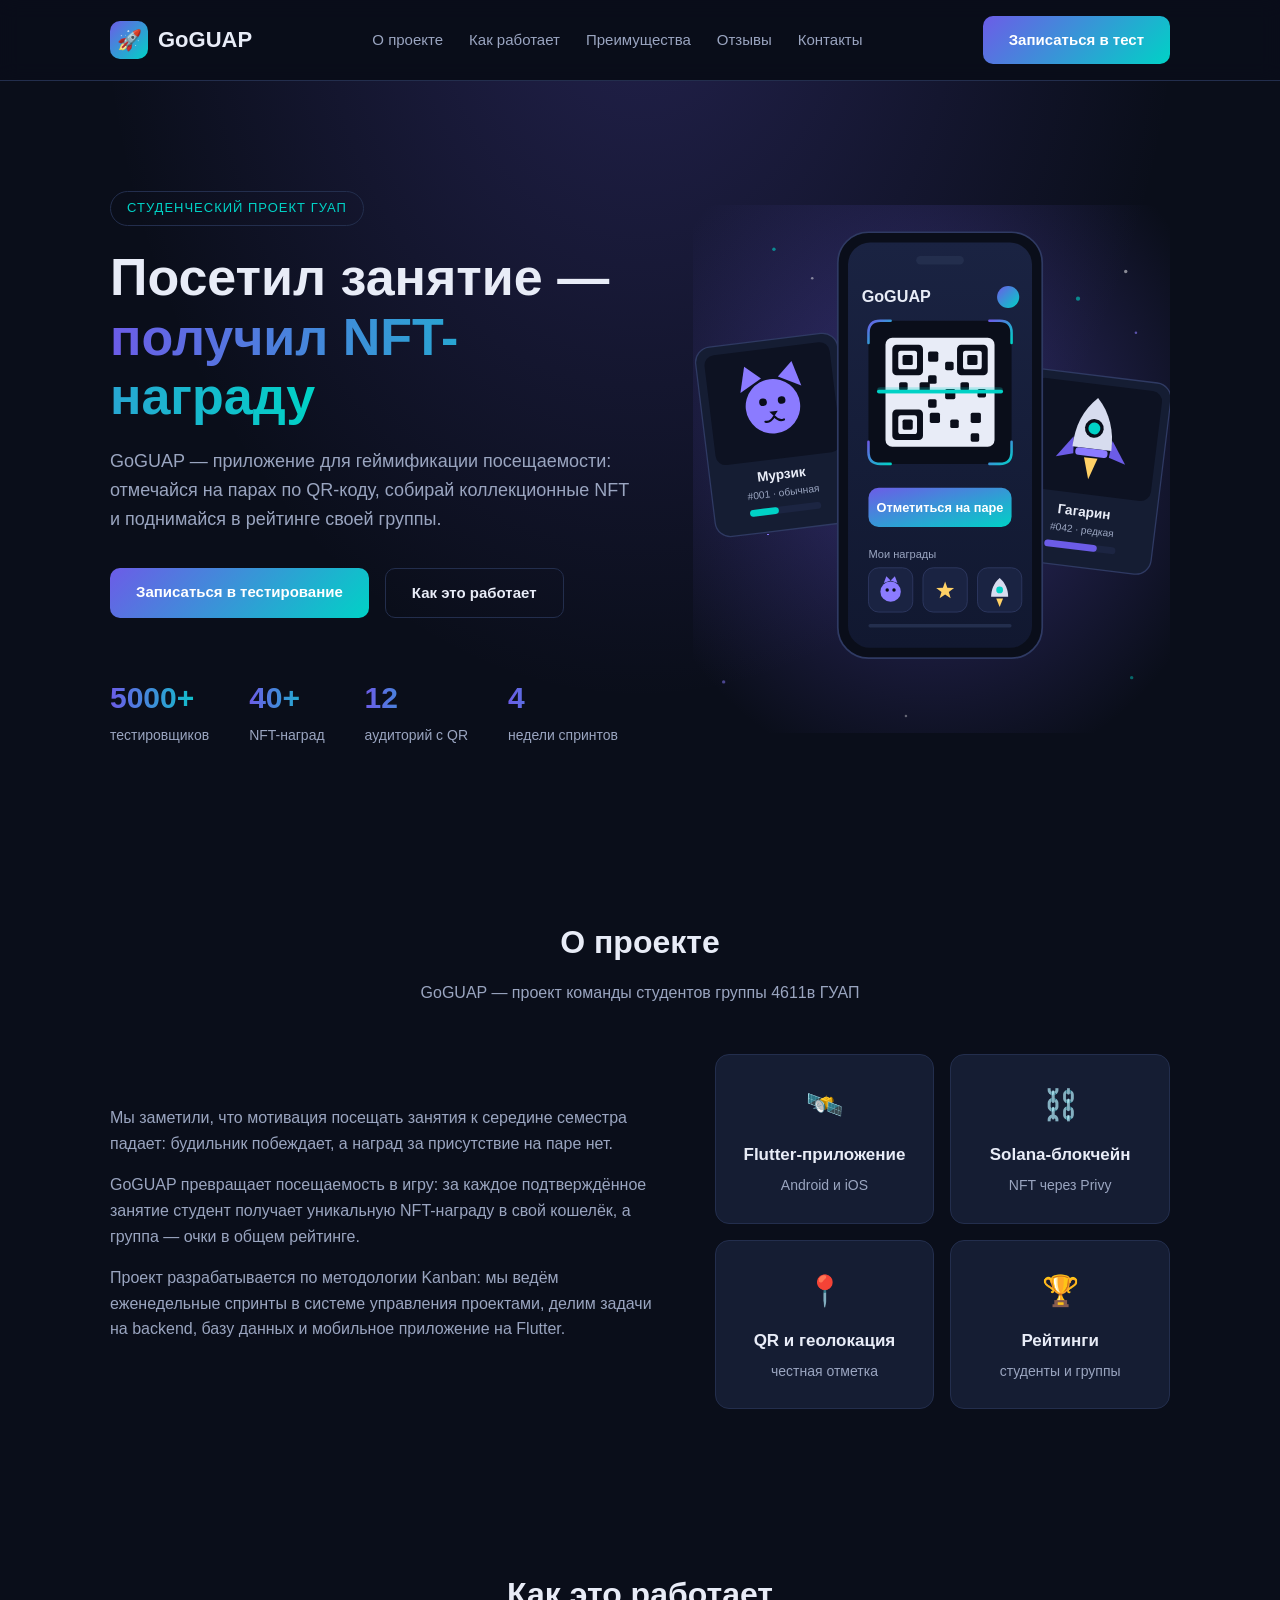
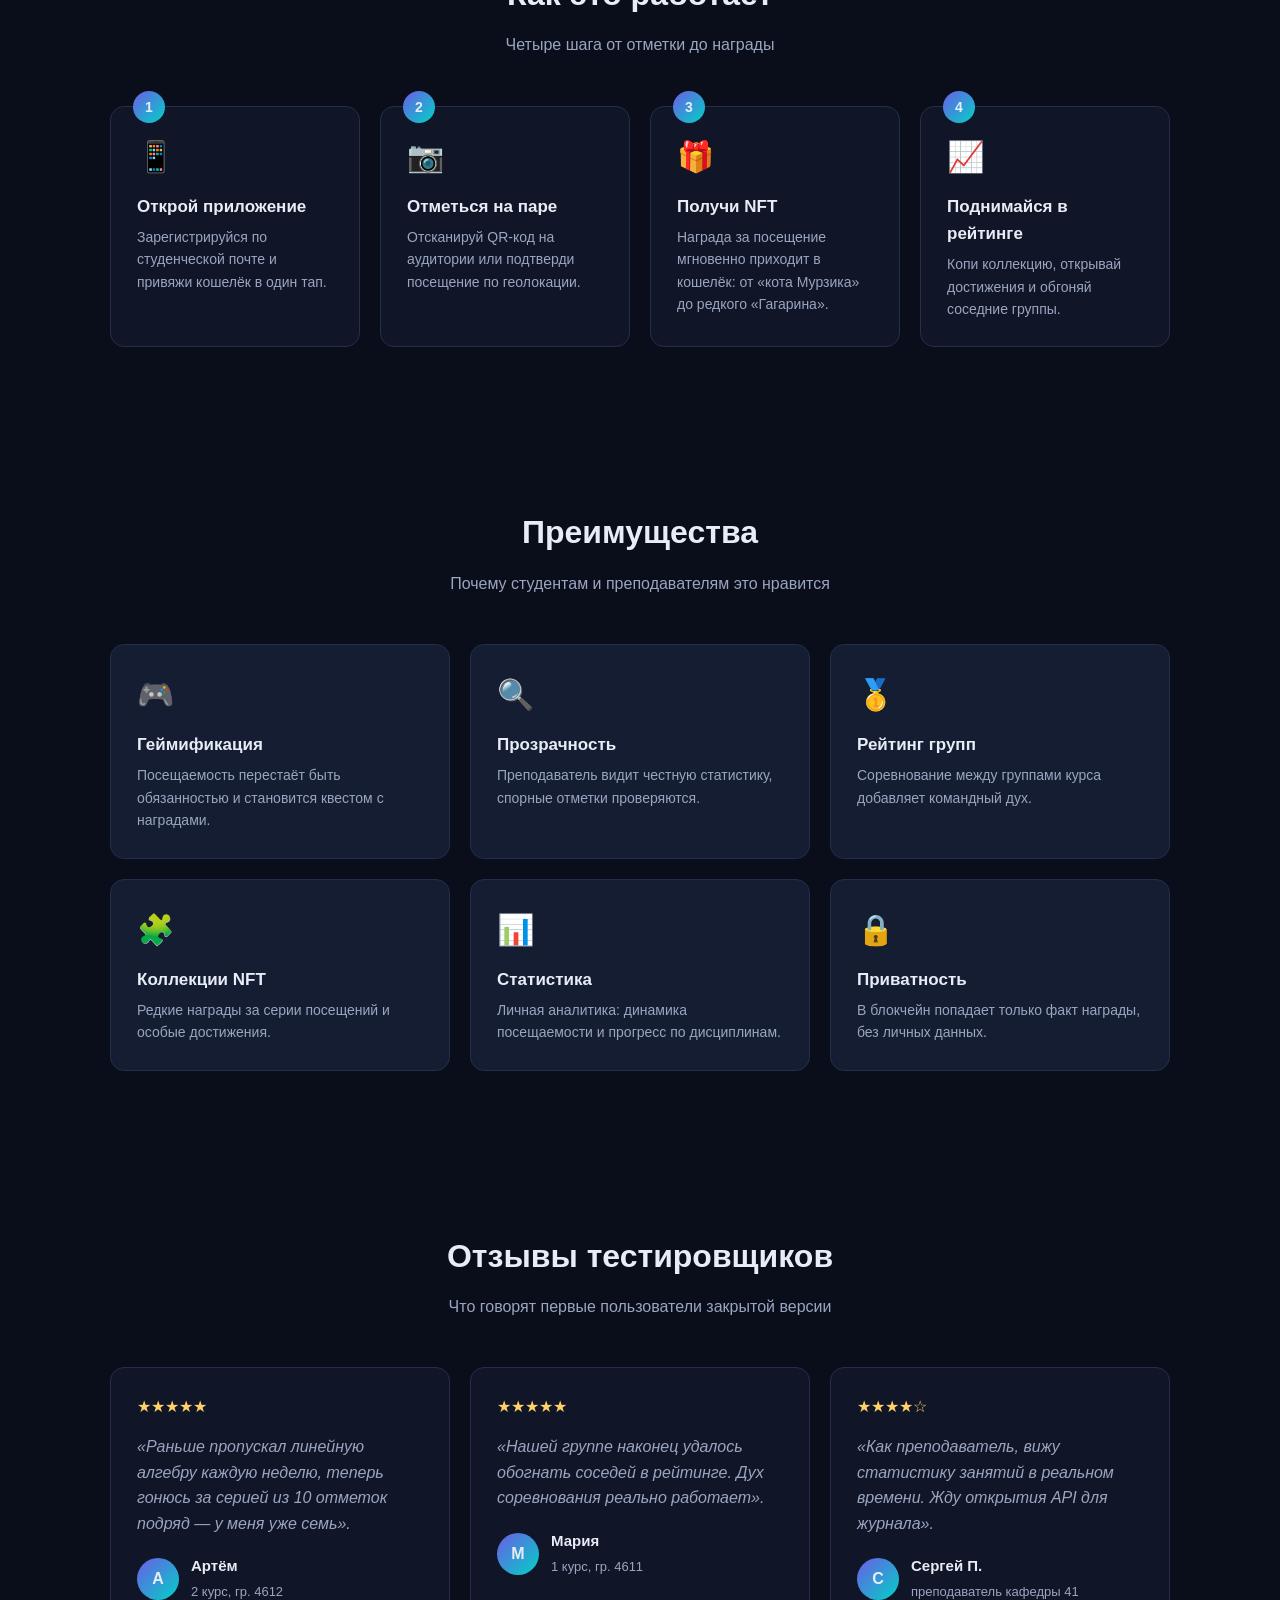
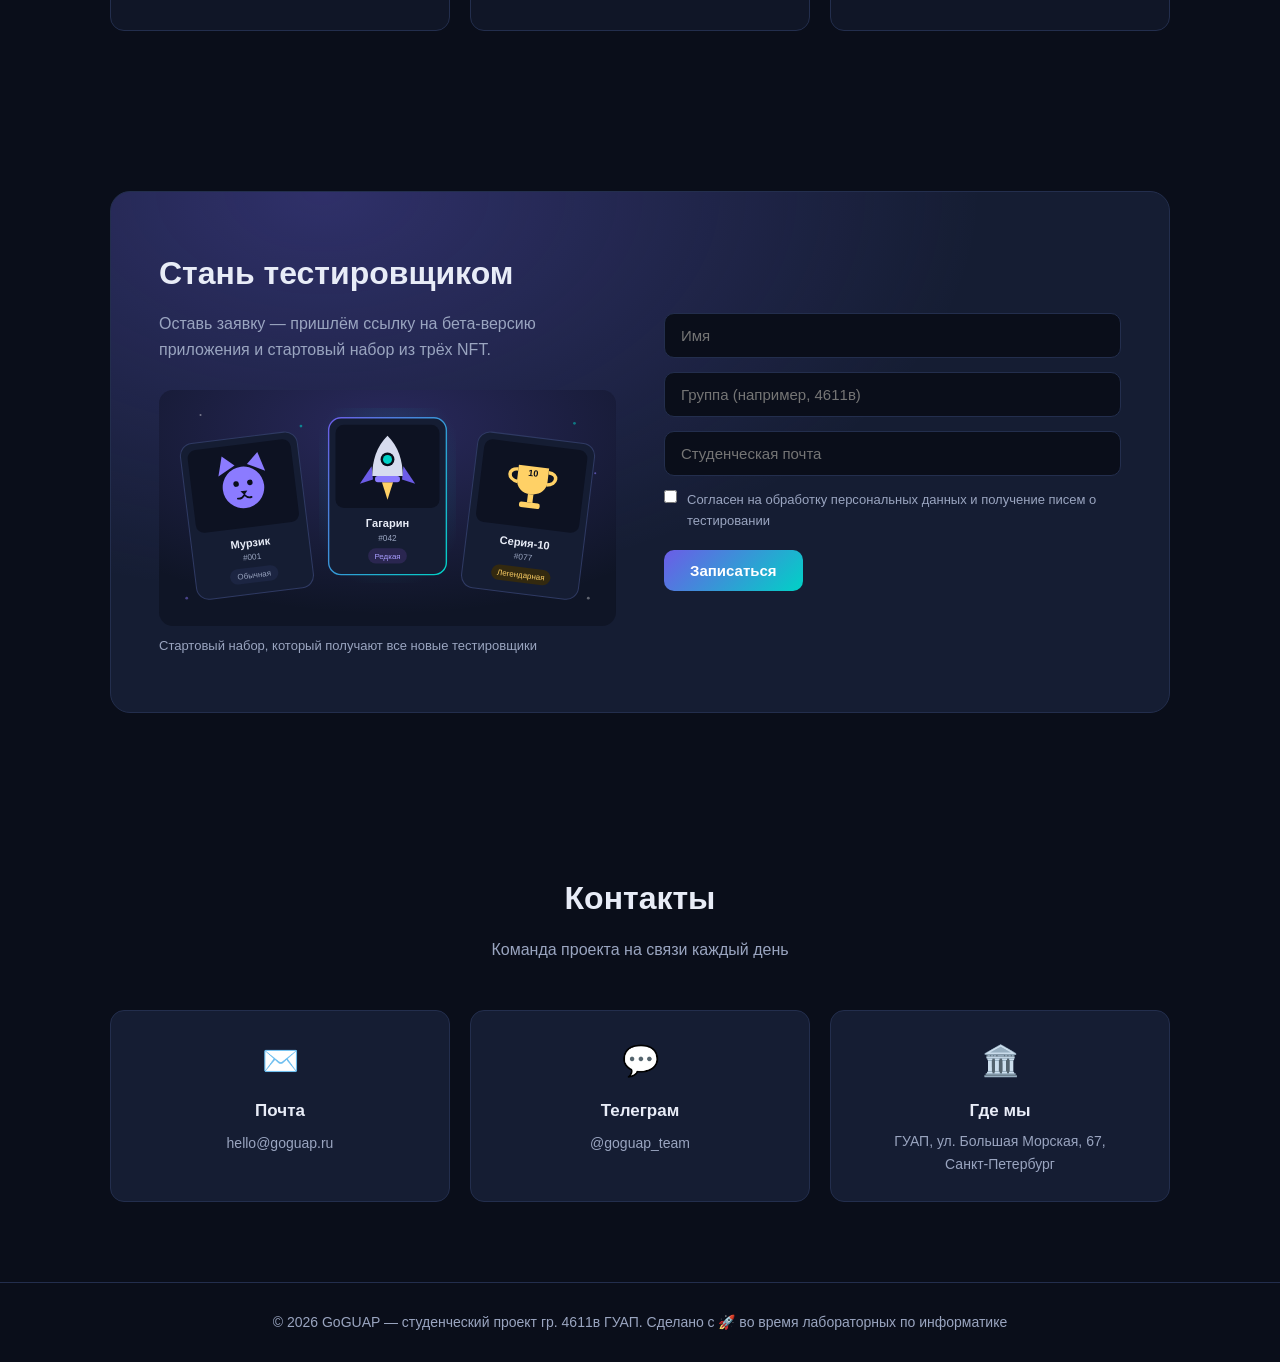
==== commit 7644b2b3: "some changes" ====
--- a/index.html
+++ b/index.html
@@ -48,7 +48,7 @@
                     <a href="#how" class="btn btn-ghost">Как это работает</a>
                 </div>
                 <div class="hero-stats">
-                    <div class="stat"><b class="gradient-text">500+</b><span>тестировщиков</span></div>
+                    <div class="stat"><b class="gradient-text">5000+</b><span>тестировщиков</span></div>
                     <div class="stat"><b class="gradient-text">40+</b><span>NFT-наград</span></div>
                     <div class="stat"><b class="gradient-text">12</b><span>аудиторий с QR</span></div>
                     <div class="stat"><b class="gradient-text">4</b><span>недели спринтов</span></div>
